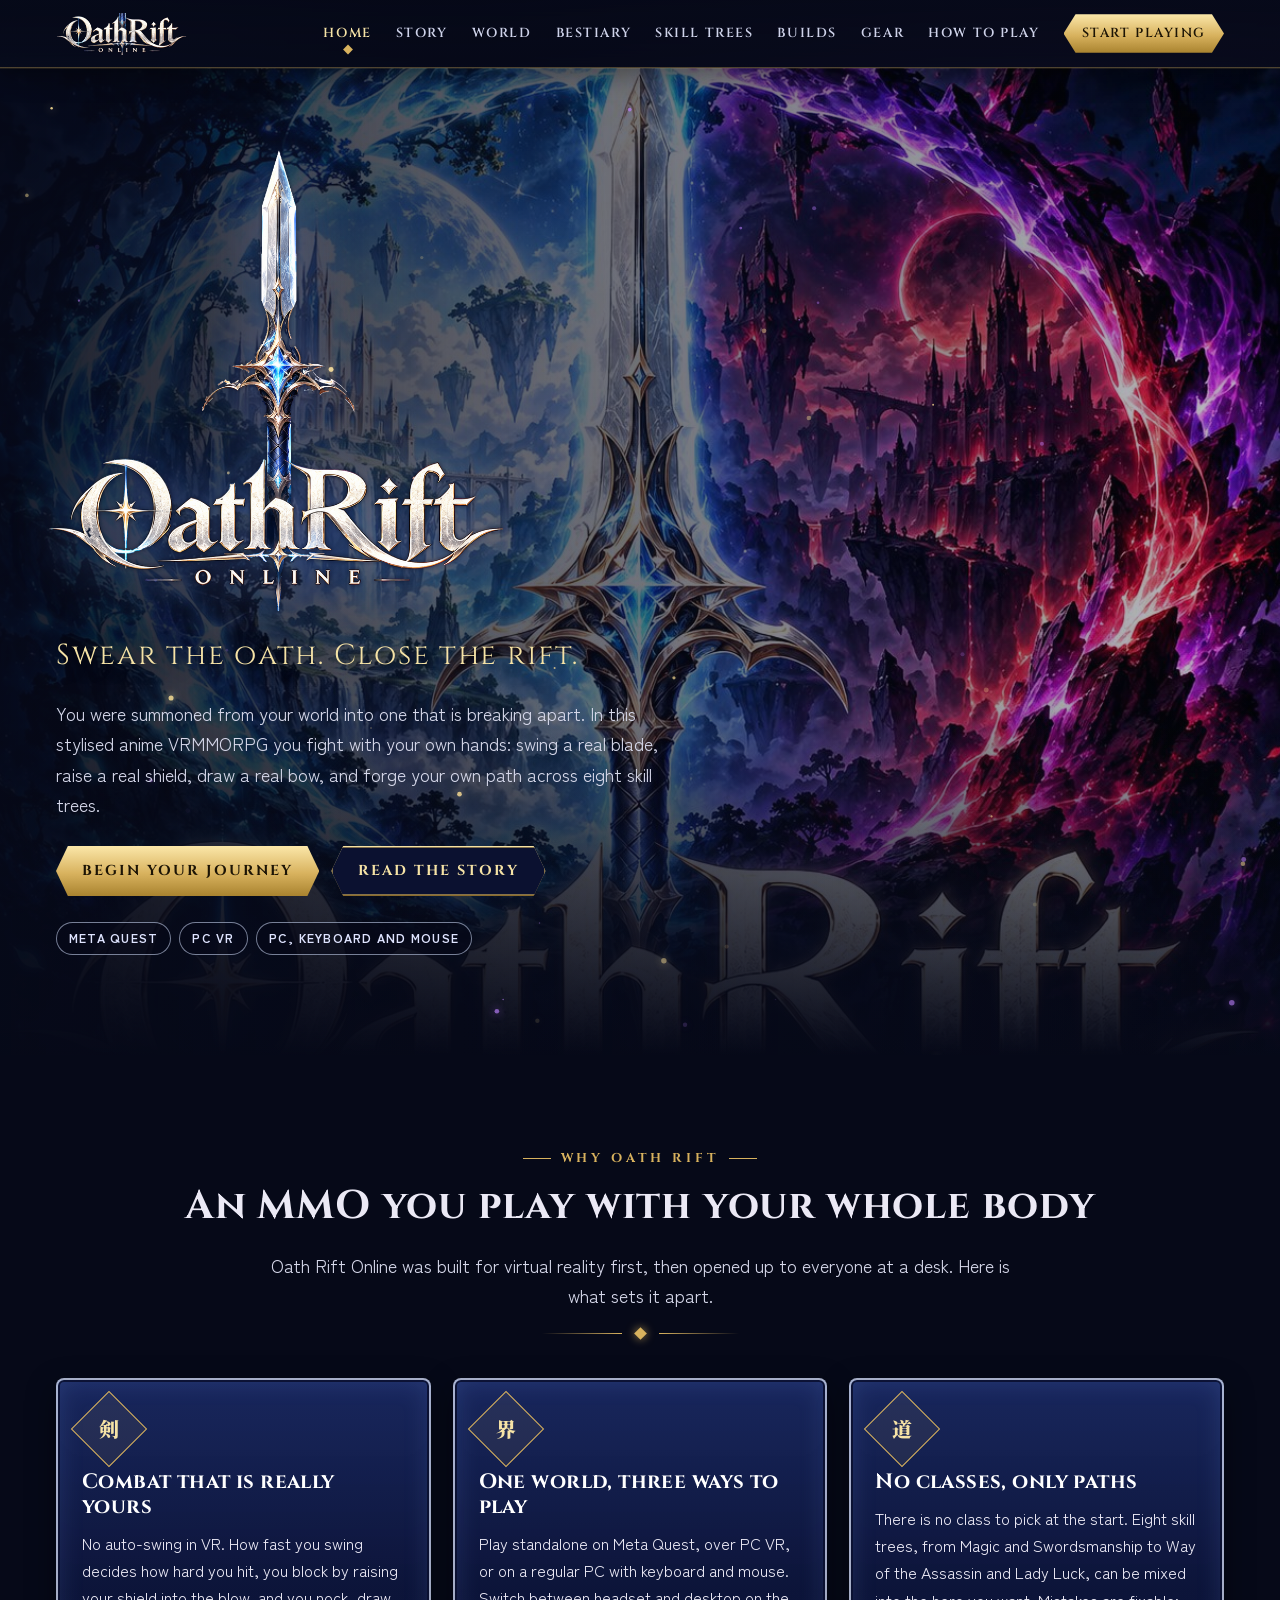
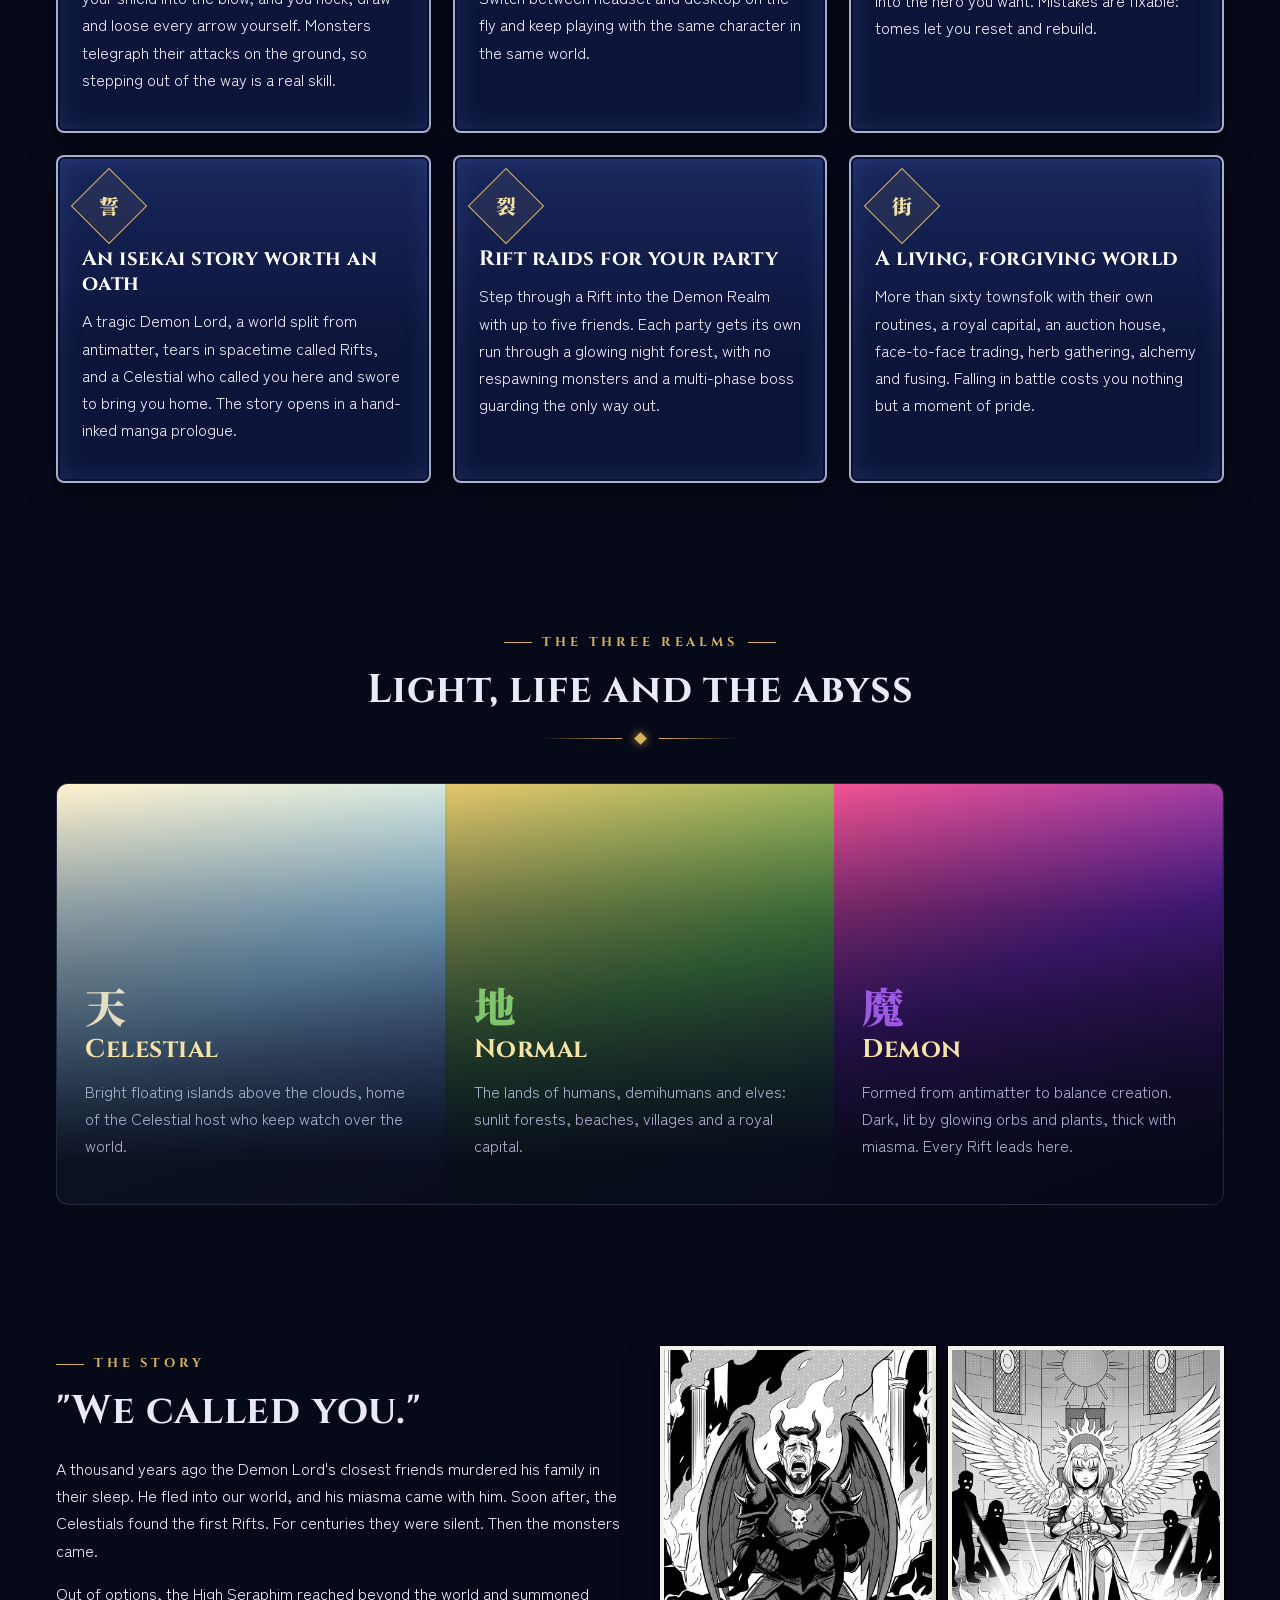
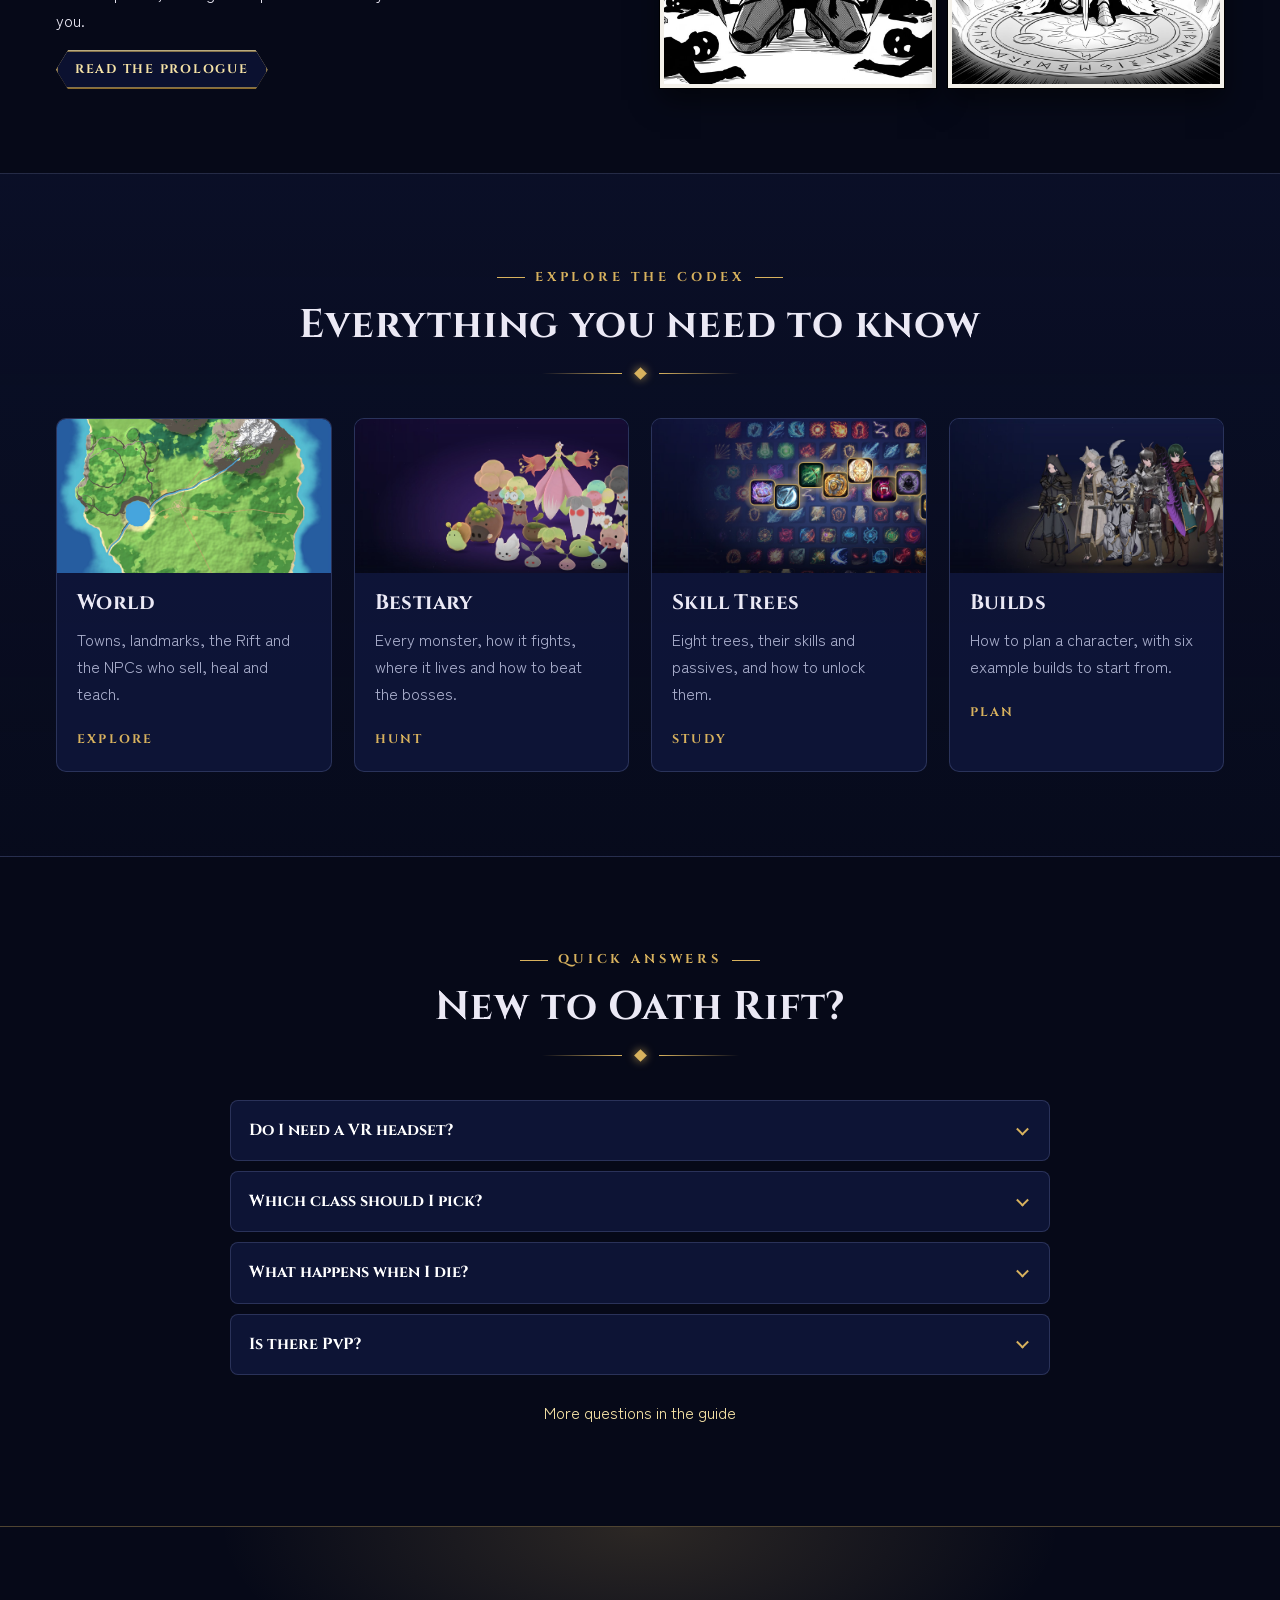
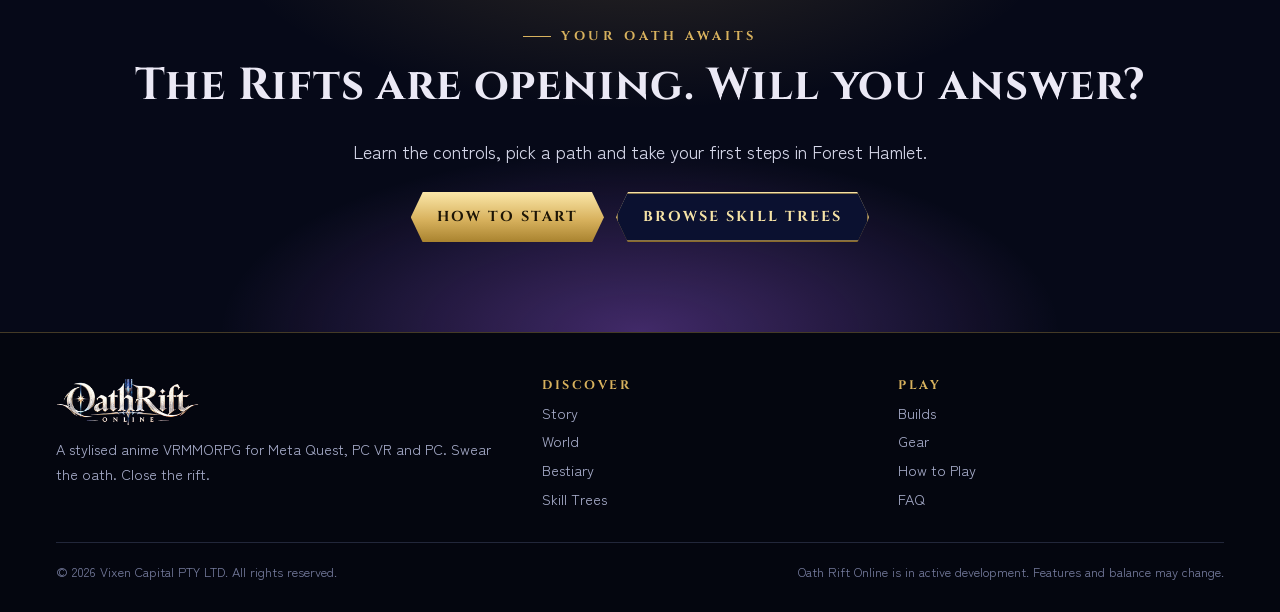
==== index.html @ 92a1917d "Initial Commit" ====
<!doctype html>
<html lang="en">
<head>
<meta charset="utf-8">
<meta name="viewport" content="width=device-width, initial-scale=1">
<title>Oath Rift Online | Anime VRMMORPG for Quest, PC VR and PC</title>
<meta name="description" content="Oath Rift Online is a stylised anime VRMMORPG. Summoned to a world torn by Rifts, you fight with your own hands, build your own path across eight skill trees, and play on Meta Quest, PC VR or PC.">
<meta property="og:title" content="Oath Rift Online">
<meta property="og:description" content="Swear the oath. Close the rift. A stylised anime VRMMORPG for Quest, PC VR and PC.">
<meta property="og:image" content="assets/img/brand/splash.jpg">
<link rel="icon" href="assets/img/brand/favicon.png">
<link rel="preconnect" href="https://fonts.googleapis.com">
<link rel="preconnect" href="https://fonts.gstatic.com" crossorigin>
<link rel="stylesheet" href="https://fonts.googleapis.com/css2?family=Cinzel:wght@500;600;700;800&family=Noto+Serif+JP:wght@700;900&family=Zen+Kaku+Gothic+New:wght@400;500;700&display=swap">
<link rel="stylesheet" href="css/site.css">
<script src="js/site.js" defer></script>
</head>
<body>
<a class="skip-link" href="#main">Skip to content</a>
<header class="site-header"><div class="container">
  <a class="brand" href="index.html"><img src="assets/img/brand/wordmark.png" alt="Oath Rift Online" width="520" height="167"></a>
  <button class="nav-toggle" aria-label="Menu" aria-expanded="false" aria-controls="nav"><span></span></button>
  <nav class="nav" id="nav" aria-label="Main">
    <a href="index.html">Home</a>
    <a href="story.html">Story</a>
    <a href="world.html">World</a>
    <a href="bestiary.html">Bestiary</a>
    <a href="skills.html">Skill Trees</a>
    <a href="builds.html">Builds</a>
    <a href="gear.html">Gear</a>
    <a href="guide.html">How to Play</a>
    <a class="btn btn-gold btn-sm" href="guide.html#start">Start Playing</a>
  </nav>
</div></header>

<main id="main">
  <section class="hero">
    <div class="hero-bg" style="background-image: url('assets/img/art/hero.jpg'), url('assets/img/brand/splash.jpg');"></div>
    <canvas id="motes" aria-hidden="true"></canvas>
    <div class="container">
      <div class="hero-content">
        <img class="hero-logo" src="assets/img/brand/logo.png" alt="Oath Rift Online" width="900" height="921">
        <p class="hero-tagline">Swear the oath. Close the rift.</p>
        <p class="lead">You were summoned from your world into one that is breaking apart. In this stylised anime VRMMORPG you fight with your own hands: swing a real blade, raise a real shield, draw a real bow, and forge your own path across eight skill trees.</p>
        <div class="hero-actions">
          <a class="btn btn-gold" href="guide.html#start">Begin your journey</a>
          <a class="btn btn-ghost" href="story.html">Read the story</a>
        </div>
        <div class="platforms" aria-label="Platforms">
          <span class="platform">Meta Quest</span>
          <span class="platform">PC VR</span>
          <span class="platform">PC, keyboard and mouse</span>
        </div>
      </div>
    </div>
  </section>

  <section class="section">
    <div class="container">
      <div class="section-head center reveal">
        <p class="eyebrow">Why Oath Rift</p>
        <h2>An MMO you play with your whole body</h2>
        <p class="lead">Oath Rift Online was built for virtual reality first, then opened up to everyone at a desk. Here is what sets it apart.</p>
        <div class="divider"><span></span></div>
      </div>
      <div class="grid grid-3">
        <article class="window pillar reveal">
          <div class="icon"><span>剣</span></div>
          <h3>Combat that is really yours</h3>
          <p>No auto-swing in VR. How fast you swing decides how hard you hit, you block by raising your shield into the blow, and you nock, draw and loose every arrow yourself. Monsters telegraph their attacks on the ground, so stepping out of the way is a real skill.</p>
        </article>
        <article class="window pillar reveal">
          <div class="icon"><span>界</span></div>
          <h3>One world, three ways to play</h3>
          <p>Play standalone on Meta Quest, over PC VR, or on a regular PC with keyboard and mouse. Switch between headset and desktop on the fly and keep playing with the same character in the same world.</p>
        </article>
        <article class="window pillar reveal">
          <div class="icon"><span>道</span></div>
          <h3>No classes, only paths</h3>
          <p>There is no class to pick at the start. Eight skill trees, from Magic and Swordsmanship to Way of the Assassin and Lady Luck, can be mixed into the hero you want. Mistakes are fixable: tomes let you reset and rebuild.</p>
        </article>
        <article class="window pillar reveal">
          <div class="icon"><span>誓</span></div>
          <h3>An isekai story worth an oath</h3>
          <p>A tragic Demon Lord, a world split from antimatter, tears in spacetime called Rifts, and a Celestial who called you here and swore to bring you home. The story opens in a hand-inked manga prologue.</p>
        </article>
        <article class="window pillar reveal">
          <div class="icon"><span>裂</span></div>
          <h3>Rift raids for your party</h3>
          <p>Step through a Rift into the Demon Realm with up to five friends. Each party gets its own run through a glowing night forest, with no respawning monsters and a multi-phase boss guarding the only way out.</p>
        </article>
        <article class="window pillar reveal">
          <div class="icon"><span>街</span></div>
          <h3>A living, forgiving world</h3>
          <p>More than sixty townsfolk with their own routines, a royal capital, an auction house, face-to-face trading, herb gathering, alchemy and fusing. Falling in battle costs you nothing but a moment of pride.</p>
        </article>
      </div>
    </div>
  </section>

  <section class="section tight">
    <div class="container">
      <div class="section-head center reveal">
        <p class="eyebrow">The three realms</p>
        <h2>Light, life and the abyss</h2>
        <div class="divider"><span></span></div>
      </div>
      <div class="realms reveal">
        <a class="realm" data-realm="celestial" href="story.html#realms">
          <div class="kanji-sm">天</div>
          <h3>Celestial</h3>
          <p class="muted">Bright floating islands above the clouds, home of the Celestial host who keep watch over the world.</p>
        </a>
        <a class="realm" data-realm="normal" href="world.html">
          <div class="kanji-sm">地</div>
          <h3>Normal</h3>
          <p class="muted">The lands of humans, demihumans and elves: sunlit forests, beaches, villages and a royal capital.</p>
        </a>
        <a class="realm" data-realm="demon" href="bestiary.html#rift">
          <div class="kanji-sm">魔</div>
          <h3>Demon</h3>
          <p class="muted">Formed from antimatter to balance creation. Dark, lit by glowing orbs and plants, thick with miasma. Every Rift leads here.</p>
        </a>
      </div>
    </div>
  </section>

  <section class="section">
    <div class="container stack">
      <div class="feature-row reveal">
        <div>
          <p class="eyebrow">The story</p>
          <h2>"We called you."</h2>
          <p>A thousand years ago the Demon Lord's closest friends murdered his family in their sleep. He fled into our world, and his miasma came with him. Soon after, the Celestials found the first Rifts. For centuries they were silent. Then the monsters came.</p>
          <p>Out of options, the High Seraphim reached beyond the world and summoned you.</p>
          <a class="btn btn-ghost btn-sm" href="story.html">Read the prologue</a>
        </div>
        <figure class="manga" style="--cols: 2">
          <img src="assets/img/story/M10.jpg" alt="Manga panel: Only he survived." loading="lazy">
          <img src="assets/img/story/M19.jpg" alt="Manga panel: the High Seraphim kneels in the summoning circle." loading="lazy">
        </figure>
      </div>
    </div>
  </section>

  <section class="section section-alt">
    <div class="container">
      <div class="section-head center reveal">
        <p class="eyebrow">Explore the codex</p>
        <h2>Everything you need to know</h2>
        <div class="divider"><span></span></div>
      </div>
      <div class="grid grid-4">
        <a class="card reveal" href="world.html">
          <div class="card-media"><img src="assets/img/world/island-map.jpg" alt="Map of the Island" loading="lazy"></div>
          <div class="card-body"><h3>World</h3><p class="muted">Towns, landmarks, the Rift and the NPCs who sell, heal and teach.</p><span class="more">Explore</span></div>
        </a>
        <a class="card reveal" href="bestiary.html" data-realm="demon">
          <div class="card-media"><img src="assets/img/banners/bestiary.jpg" alt="The monsters of Oath Rift Online" style="object-position: 82% center;" loading="lazy"></div>
          <div class="card-body"><h3>Bestiary</h3><p class="muted">Every monster, how it fights, where it lives and how to beat the bosses.</p><span class="more">Hunt</span></div>
        </a>
        <a class="card reveal" href="skills.html">
          <div class="card-media"><img src="assets/img/banners/skills.jpg" alt="The eight skill tree emblems" style="object-position: 80% center;" loading="lazy"></div>
          <div class="card-body"><h3>Skill Trees</h3><p class="muted">Eight trees, their skills and passives, and how to unlock them.</p><span class="more">Study</span></div>
        </a>
        <a class="card reveal" href="builds.html">
          <div class="card-media"><img src="assets/img/banners/builds.jpg" alt="Six example builds in their gear" style="object-position: 82% center;" loading="lazy"></div>
          <div class="card-body"><h3>Builds</h3><p class="muted">How to plan a character, with six example builds to start from.</p><span class="more">Plan</span></div>
        </a>
      </div>
    </div>
  </section>

  <section class="section">
    <div class="container">
      <div class="section-head center reveal">
        <p class="eyebrow">Quick answers</p>
        <h2>New to Oath Rift?</h2>
        <div class="divider"><span></span></div>
      </div>
      <div class="faq reveal" style="max-width: 820px; margin: 0 auto;">
        <details>
          <summary>Do I need a VR headset?</summary>
          <div>No. Oath Rift Online runs in VR on Meta Quest and PC VR, and in a third-person Computer mode on PC with keyboard and mouse. Without a headset the game simply starts in Computer mode.</div>
        </details>
        <details>
          <summary>Which class should I pick?</summary>
          <div>There are no classes. Every adventurer starts with Magic, Swordsmanship and Archery, and can unlock five more trees from tomes. See <a href="builds.html">Builds</a> for ideas.</div>
        </details>
        <details>
          <summary>What happens when I die?</summary>
          <div>You are knocked out, wait a short moment and return to the map's spawn point with full health. You keep your items and experience. Fall inside a Rift and you return to the start of that same Rift run.</div>
        </details>
        <details>
          <summary>Is there PvP?</summary>
          <div>No. Oath Rift Online is cooperative: adventurers party up, trade and bid against each other at the auction house, but never fight each other.</div>
        </details>
      </div>
      <p class="center" style="margin-top: 24px;"><a href="guide.html#faq">More questions in the guide</a></p>
    </div>
  </section>

  <section class="cta-band">
    <div class="container">
      <p class="eyebrow">Your oath awaits</p>
      <h2>The Rifts are opening. Will you answer?</h2>
      <p class="lead center">Learn the controls, pick a path and take your first steps in Forest Hamlet.</p>
      <div class="hero-actions" style="justify-content: center;">
        <a class="btn btn-gold" href="guide.html#start">How to start</a>
        <a class="btn btn-ghost" href="skills.html">Browse skill trees</a>
      </div>
    </div>
  </section>
</main>

<footer class="site-footer"><div class="container">
  <div class="footer-grid">
    <div>
      <img src="assets/img/brand/wordmark.png" alt="Oath Rift Online" width="520" height="167">
      <p>A stylised anime VRMMORPG for Meta Quest, PC VR and PC. Swear the oath. Close the rift.</p>
    </div>
    <div>
      <h4>Discover</h4>
      <ul><li><a href="story.html">Story</a></li><li><a href="world.html">World</a></li><li><a href="bestiary.html">Bestiary</a></li><li><a href="skills.html">Skill Trees</a></li></ul>
    </div>
    <div>
      <h4>Play</h4>
      <ul><li><a href="builds.html">Builds</a></li><li><a href="gear.html">Gear</a></li><li><a href="guide.html">How to Play</a></li><li><a href="guide.html#faq">FAQ</a></li></ul>
    </div>
  </div>
  <div class="footer-bottom">
    <span>&copy; 2026 Vixen Capital PTY LTD. All rights reserved.</span>
    <span>Oath Rift Online is in active development. Features and balance may change.</span>
  </div>
</div></footer>
</body>
</html>
---- css/site.css ----
/* Oath Rift Online website. One stylesheet for every page. */

:root {
  --ink: #060918;
  --ink-2: #0b1130;
  --ink-3: #121a42;
  --panel: rgba(16, 24, 62, 0.78);
  --panel-solid: #111940;
  --line: rgba(170, 190, 255, 0.18);
  --line-strong: rgba(214, 226, 255, 0.55);
  --text: #ebe9f5;
  --muted: #a8adcb;
  --dim: #767c9e;
  --gold: #d8b25e;
  --gold-hi: #f6e3a6;
  --gold-deep: #8a6a2a;
  --celestial: #9fdcff;
  --celestial-2: #fff3cf;
  --normal: #8fdc76;
  --normal-2: #f2c46b;
  --demon: #b067ff;
  --crimson: #ff4f7b;
  --hp: #73e047;
  --mp: #4599ff;

  --r-common: #c9ccd6;
  --r-uncommon: #6fdc7c;
  --r-magical: #5aa9ff;
  --r-unique: #4fd8e8;
  --r-epic: #ba69ff;
  --r-legendary: #e8b324;

  --font-display: "Cinzel", "Times New Roman", serif;
  --font-body: "Zen Kaku Gothic New", "Segoe UI", system-ui, sans-serif;
  --font-kanji: "Noto Serif JP", serif;

  --max: 1200px;
  --gutter: 16px;
  --radius: 10px;
  --header-h: 68px;
}

/* ---------- Base ---------- */
*, *::before, *::after { box-sizing: border-box; }
html { scroll-behavior: smooth; scroll-padding-top: calc(var(--header-h) + 12px); }
body {
  margin: 0;
  color: var(--text);
  font-family: var(--font-body);
  font-size: 16px;
  line-height: 1.7;
  background-color: var(--ink);
  background-image:
    radial-gradient(1200px 700px at 85% -10%, rgba(176, 103, 255, 0.16), transparent 60%),
    radial-gradient(900px 600px at 0% 20%, rgba(80, 140, 255, 0.12), transparent 60%),
    radial-gradient(1px 1px at 20% 30%, rgba(255, 255, 255, 0.6), transparent 60%),
    radial-gradient(1px 1px at 70% 80%, rgba(255, 255, 255, 0.5), transparent 60%),
    radial-gradient(1.5px 1.5px at 40% 60%, rgba(255, 240, 200, 0.5), transparent 60%),
    radial-gradient(1px 1px at 90% 40%, rgba(255, 255, 255, 0.45), transparent 60%);
  background-size: auto, auto, 340px 340px, 420px 420px, 520px 520px, 280px 280px;
  background-attachment: fixed;
  overflow-x: hidden;
}
img { max-width: 100%; height: auto; display: block; }
a { color: var(--gold-hi); text-decoration: none; }
a:hover { color: #fff; }
h1, h2, h3, h4 { font-family: var(--font-display); font-weight: 700; line-height: 1.2; margin: 0 0 0.5em; letter-spacing: 0.02em; }
h1 { font-size: clamp(2.1rem, 5vw, 3.6rem); }
h2 { font-size: clamp(1.7rem, 3.4vw, 2.5rem); }
h3 { font-size: 1.3rem; }
h4 { font-size: 1.05rem; }
p { margin: 0 0 1em; }
ul, ol { margin: 0 0 1em; padding-left: 1.25em; }
li + li { margin-top: 0.3em; }
strong { color: #fff; }
.skip-link { position: absolute; left: -999px; top: 8px; z-index: 100; background: var(--gold); color: var(--ink); padding: 8px 14px; }
.skip-link:focus { left: 8px; }
:focus-visible { outline: 2px solid var(--gold-hi); outline-offset: 3px; }

.container { width: 100%; max-width: var(--max); margin: 0 auto; padding: 0 var(--gutter); }
.muted { color: var(--muted); }
.center { text-align: center; }
.lead { font-size: 1.12rem; color: #d6d8ea; max-width: 760px; }
.center .lead, .lead.center { margin-left: auto; margin-right: auto; }
.gold { color: var(--gold-hi); }
.stack > * + * { margin-top: 1rem; }

/* ---------- Header ---------- */
.site-header {
  position: sticky; top: 0; z-index: 50;
  height: var(--header-h);
  background: linear-gradient(180deg, rgba(6, 9, 24, 0.94), rgba(6, 9, 24, 0.82));
  backdrop-filter: blur(10px);
  border-bottom: 1px solid rgba(216, 178, 94, 0.35);
  box-shadow: 0 1px 0 rgba(216, 178, 94, 0.12), 0 8px 24px rgba(0, 0, 0, 0.35);
}
.site-header .container { display: flex; align-items: center; justify-content: space-between; height: 100%; gap: 16px; }
.brand { display: flex; align-items: center; flex-shrink: 0; }
.brand img { height: 42px; width: auto; }
.nav { display: flex; align-items: center; gap: 4px; }
.nav a {
  position: relative;
  font-family: var(--font-display); font-size: 0.82rem; font-weight: 600;
  letter-spacing: 0.12em; text-transform: uppercase;
  color: #cfd3ea; padding: 8px 10px;
}
.nav a::after {
  content: ""; position: absolute; left: 50%; bottom: 0; width: 7px; height: 7px;
  background: var(--gold); transform: translateX(-50%) rotate(45deg) scale(0);
  transition: transform 0.2s ease;
}
.nav a:hover, .nav a[aria-current="page"] { color: var(--gold-hi); }
.nav a:hover::after, .nav a[aria-current="page"]::after { transform: translateX(-50%) rotate(45deg) scale(1); }
.nav .btn { margin-left: 10px; }
.nav a.btn-gold { color: #1c1405; padding: 8px 18px; }
.nav a.btn::after { display: none; }
.nav-toggle {
  display: none; background: none; border: 1px solid var(--line-strong); color: var(--text);
  width: 44px; height: 40px; border-radius: 6px; cursor: pointer; padding: 0;
}
.nav-toggle span, .nav-toggle span::before, .nav-toggle span::after {
  display: block; width: 20px; height: 2px; background: currentColor; margin: 0 auto; position: relative; transition: transform 0.2s;
}
.nav-toggle span::before, .nav-toggle span::after { content: ""; position: absolute; left: 0; }
.nav-toggle span::before { top: -6px; }
.nav-toggle span::after { top: 6px; }
.nav-open .nav-toggle span { background: transparent; }
.nav-open .nav-toggle span::before { transform: translateY(6px) rotate(45deg); }
.nav-open .nav-toggle span::after { transform: translateY(-6px) rotate(-45deg); }

@media (max-width: 1080px) {
  .nav-toggle { display: block; }
  .nav {
    position: fixed; top: var(--header-h); left: 0; right: 0;
    flex-direction: column; align-items: stretch; gap: 0;
    background: rgba(6, 9, 24, 0.97); border-bottom: 1px solid rgba(216, 178, 94, 0.35);
    padding: 8px var(--gutter) 18px;
    transform: translateY(-8px); opacity: 0; visibility: hidden;
    transition: opacity 0.2s, transform 0.2s, visibility 0.2s;
    max-height: calc(100vh - var(--header-h)); overflow-y: auto;
  }
  .nav-open .nav { transform: none; opacity: 1; visibility: visible; }
  .nav a { padding: 12px 4px; border-bottom: 1px solid var(--line); font-size: 0.9rem; }
  .nav a::after { left: auto; right: 6px; bottom: 50%; transform: translateY(50%) rotate(45deg) scale(0); }
  .nav a:hover::after, .nav a[aria-current="page"]::after { transform: translateY(50%) rotate(45deg) scale(1); }
  .nav .btn { margin: 14px 0 0; text-align: center; }
}

/* ---------- Buttons ---------- */
.btn {
  --cut: 12px;
  display: inline-flex; align-items: center; justify-content: center; gap: 8px;
  font-family: var(--font-display); font-weight: 700; font-size: 0.9rem;
  letter-spacing: 0.14em; text-transform: uppercase;
  padding: 12px 26px; border: 0; cursor: pointer;
  clip-path: polygon(var(--cut) 0, calc(100% - var(--cut)) 0, 100% 50%, calc(100% - var(--cut)) 100%, var(--cut) 100%, 0 50%);
  transition: filter 0.2s, transform 0.2s;
}
.btn:hover { filter: brightness(1.12); transform: translateY(-1px); }
.btn-gold { background: linear-gradient(180deg, #fbe7a9, #d8b25e 55%, #a9832f); color: #1c1405; }
.btn-gold:hover { color: #000; }
.btn-ghost {
  color: var(--gold-hi);
  background:
    linear-gradient(var(--ink-2), var(--ink-2)) padding-box,
    linear-gradient(180deg, var(--gold-hi), var(--gold-deep)) border-box;
  border: 1px solid transparent;
  box-shadow: inset 0 0 0 1px rgba(216, 178, 94, 0.6);
}
.btn-sm { padding: 8px 18px; font-size: 0.78rem; }

/* ---------- Hero (home) ---------- */
.hero {
  position: relative; min-height: min(92vh, 880px);
  display: flex; align-items: center;
  overflow: hidden; isolation: isolate;
}
.hero-bg {
  position: absolute; inset: 0; z-index: -2;
  background-size: cover; background-position: center 22%;
  transform: scale(1.04);
}
.hero::before {
  content: ""; position: absolute; inset: 0; z-index: -1;
  background:
    linear-gradient(90deg, rgba(6, 9, 24, 0.92) 0%, rgba(6, 9, 24, 0.6) 45%, rgba(6, 9, 24, 0.25) 100%),
    linear-gradient(0deg, var(--ink) 0%, transparent 35%);
}
.hero canvas { position: absolute; inset: 0; width: 100%; height: 100%; z-index: -1; pointer-events: none; }
.hero-content { padding: 80px 0 100px; max-width: 640px; }
.hero-logo { width: min(460px, 86%); margin: 0 0 18px -10px; filter: drop-shadow(0 6px 30px rgba(120, 160, 255, 0.35)); }
.hero-tagline {
  font-family: var(--font-display); font-size: clamp(1.25rem, 2.6vw, 1.8rem);
  color: var(--gold-hi); letter-spacing: 0.06em; margin-bottom: 0.6em;
  text-shadow: 0 2px 18px rgba(0, 0, 0, 0.6);
}
.hero-actions { display: flex; flex-wrap: wrap; gap: 12px; margin-top: 26px; }
.platforms { display: flex; flex-wrap: wrap; gap: 8px; margin-top: 26px; }
.platform {
  font-size: 0.78rem; letter-spacing: 0.1em; text-transform: uppercase; font-weight: 700;
  border: 1px solid var(--line-strong); padding: 5px 12px; border-radius: 999px;
  background: rgba(6, 9, 24, 0.55); color: #dfe4ff;
}

/* ---------- Page hero (sub pages) ---------- */
.page-hero {
  position: relative; overflow: hidden; isolation: isolate;
  padding: 96px 0 72px;
  border-bottom: 1px solid rgba(216, 178, 94, 0.25);
}
.page-hero > .bg {
  position: absolute; inset: 0; z-index: -2;
  background-size: cover; background-position: center;
  opacity: 0.5;
}
.page-hero::after {
  content: ""; position: absolute; inset: 0; z-index: -1;
  background:
    radial-gradient(800px 300px at 15% 100%, var(--accent-glow, rgba(176, 103, 255, 0.25)), transparent 70%),
    linear-gradient(90deg, rgba(6, 9, 24, 0.95) 10%, rgba(6, 9, 24, 0.55) 100%),
    linear-gradient(0deg, var(--ink), transparent 60%);
}
.page-hero > .bg.banner { opacity: 1; background-position: right bottom; }
.page-hero:has(> .bg.banner) { min-height: 470px; display: flex; align-items: center; }
.page-hero:has(> .bg.banner)::after {
  background:
    linear-gradient(90deg, rgba(6, 9, 24, 0.94) 18%, rgba(6, 9, 24, 0.35) 52%, rgba(6, 9, 24, 0.05) 80%),
    linear-gradient(0deg, var(--ink), transparent 30%);
}
.page-hero:has(> .bg.banner) .kanji { display: none; }
.page-hero:has(> .bg.banner) .container > * { max-width: 560px; }
.page-hero .kanji {
  position: absolute; right: max(var(--gutter), calc((100vw - var(--max)) / 2)); top: 50%;
  transform: translateY(-50%);
  font-family: var(--font-kanji); font-weight: 900; font-size: clamp(6rem, 18vw, 13rem); line-height: 1;
  color: transparent; -webkit-text-stroke: 1px rgba(246, 227, 166, 0.28);
  writing-mode: vertical-rl; pointer-events: none; z-index: -1;
}
.eyebrow {
  display: inline-flex; align-items: center; gap: 10px;
  font-family: var(--font-display); font-size: 0.8rem; font-weight: 700;
  letter-spacing: 0.3em; text-transform: uppercase; color: var(--gold);
  margin-bottom: 12px;
}
.eyebrow::before { content: ""; width: 28px; height: 1px; background: var(--gold); }
.page-hero .lead { margin-top: 8px; }

/* ---------- Sections ---------- */
.section { padding: 84px 0; position: relative; }
.section.tight { padding: 56px 0; }
.section-alt { background: linear-gradient(180deg, rgba(18, 26, 66, 0.35), rgba(18, 26, 66, 0.1)); border-top: 1px solid var(--line); border-bottom: 1px solid var(--line); }
.section-head { margin-bottom: 40px; }
.section-head.center { text-align: center; }
.section-head.center .eyebrow { justify-content: center; }
.section-head.center .eyebrow::after { content: ""; width: 28px; height: 1px; background: var(--gold); }
.divider {
  display: flex; align-items: center; gap: 14px; margin: 14px 0 0; color: var(--gold);
}
.center .divider, .divider.center { justify-content: center; }
.divider::before, .divider::after { content: ""; height: 1px; width: 80px; background: linear-gradient(90deg, transparent, var(--gold)); }
.divider::after { background: linear-gradient(90deg, var(--gold), transparent); }
.divider span { width: 9px; height: 9px; background: var(--gold); transform: rotate(45deg); box-shadow: 0 0 10px rgba(216, 178, 94, 0.8); }

.grid { display: grid; gap: 22px; grid-template-columns: repeat(auto-fit, minmax(min(100%, var(--min, 260px)), 1fr)); }
.grid-2 { --min: 420px; }
.grid-3 { --min: 300px; }
.grid-4 { --min: 230px; }
.split { display: grid; gap: 40px; grid-template-columns: 1.1fr 0.9fr; align-items: center; }
.split.reverse > :first-child { order: 2; }
@media (max-width: 860px) {
  .split { grid-template-columns: 1fr; }
  .split.reverse > :first-child { order: 0; }
}

/* ---------- Panels ---------- */
/* JRPG menu window */
.window {
  position: relative;
  background: linear-gradient(180deg, rgba(40, 64, 150, 0.55), rgba(14, 22, 62, 0.88) 60%);
  border: 2px solid rgba(225, 233, 255, 0.72);
  border-radius: 8px;
  box-shadow: inset 0 0 0 2px rgba(10, 16, 48, 0.9), inset 0 0 26px rgba(120, 160, 255, 0.18), 0 10px 30px rgba(0, 0, 0, 0.4);
  padding: 22px 24px;
}
.window h3 { color: #fff; }
/* Ornate gold frame with diamond corners */
.frame {
  position: relative;
  background: linear-gradient(180deg, rgba(20, 28, 70, 0.85), rgba(10, 14, 38, 0.9));
  border: 1px solid rgba(216, 178, 94, 0.55);
  box-shadow: inset 0 0 0 4px rgba(6, 9, 24, 0.9), inset 0 0 0 5px rgba(216, 178, 94, 0.25), 0 14px 40px rgba(0, 0, 0, 0.45);
  padding: 28px;
}
.frame::before, .frame::after {
  content: ""; position: absolute; width: 12px; height: 12px;
  background: var(--gold); transform: rotate(45deg);
  box-shadow: 0 0 12px rgba(216, 178, 94, 0.7);
}
.frame::before { top: -7px; left: -7px; }
.frame::after { bottom: -7px; right: -7px; }

.card {
  position: relative; display: flex; flex-direction: column;
  background: var(--panel); border: 1px solid var(--line);
  border-radius: var(--radius); overflow: hidden;
  transition: transform 0.25s ease, border-color 0.25s, box-shadow 0.25s;
}
.card:hover { transform: translateY(-3px); border-color: var(--accent, rgba(216, 178, 94, 0.6)); box-shadow: 0 12px 34px rgba(0, 0, 0, 0.45), 0 0 24px var(--accent-soft, rgba(216, 178, 94, 0.18)); }
.card-media { aspect-ratio: 16 / 9; background: linear-gradient(135deg, var(--ink-3), var(--ink-2)); overflow: hidden; }
.card-media img { width: 100%; height: 100%; object-fit: cover; transition: transform 0.4s ease; }
.card:hover .card-media img { transform: scale(1.04); }
.card-body { padding: 18px 20px 20px; flex: 1; }
.card-body p:last-child { margin-bottom: 0; }
a.card { color: inherit; }
.card .more { font-family: var(--font-display); font-size: 0.78rem; letter-spacing: 0.18em; text-transform: uppercase; color: var(--gold); font-weight: 700; }

[data-realm="celestial"] { --accent: var(--celestial-2); --accent-soft: rgba(255, 243, 207, 0.25); --accent-glow: rgba(255, 230, 160, 0.25); }
[data-realm="normal"] { --accent: var(--normal); --accent-soft: rgba(143, 220, 118, 0.22); --accent-glow: rgba(143, 220, 118, 0.2); }
[data-realm="demon"] { --accent: var(--demon); --accent-soft: rgba(176, 103, 255, 0.3); --accent-glow: rgba(176, 103, 255, 0.3); }

.badge {
  display: inline-flex; align-items: center; gap: 6px;
  font-size: 0.72rem; font-weight: 700; letter-spacing: 0.1em; text-transform: uppercase;
  padding: 3px 10px; border-radius: 4px;
  background: rgba(255, 255, 255, 0.06); border: 1px solid var(--line-strong); color: #dfe3fa;
  line-height: 1.5;
}
.badge.celestial { border-color: var(--celestial-2); color: var(--celestial-2); background: rgba(255, 243, 207, 0.08); }
.badge.normal { border-color: var(--normal); color: var(--normal); background: rgba(143, 220, 118, 0.08); }
.badge.demon { border-color: var(--demon); color: #d6b3ff; background: rgba(176, 103, 255, 0.1); }
.badge.gold { border-color: var(--gold); color: var(--gold-hi); background: rgba(216, 178, 94, 0.1); }
.badge.crimson { border-color: var(--crimson); color: #ff9fb6; background: rgba(255, 79, 123, 0.1); }
.badges { display: flex; flex-wrap: wrap; gap: 6px; margin-bottom: 10px; }

/* ---------- Home: pillars, realms ---------- */
.pillar { text-align: left; }
.pillar .icon {
  width: 54px; height: 54px; display: grid; place-items: center; margin-bottom: 14px;
  border: 1px solid var(--gold); transform: rotate(45deg); background: rgba(216, 178, 94, 0.08);
}
.pillar .icon span { transform: rotate(-45deg); font-family: var(--font-kanji); font-weight: 900; color: var(--gold-hi); font-size: 1.25rem; }
.realms { display: grid; grid-template-columns: repeat(3, 1fr); gap: 0; border: 1px solid var(--line); border-radius: 12px; overflow: hidden; }
.realm {
  position: relative; min-height: 420px; padding: 28px; display: flex; flex-direction: column; justify-content: flex-end;
  isolation: isolate; overflow: hidden;
}
.realm::before { content: ""; position: absolute; inset: 0; z-index: -2; background-image: var(--img); background-size: cover; background-position: center; transition: transform 0.6s ease; }
.realm::after { content: ""; position: absolute; inset: 0; z-index: -1; background: linear-gradient(0deg, rgba(6, 9, 24, 0.95) 10%, rgba(6, 9, 24, 0.35) 70%, var(--tint)); }
.realm:hover::before { transform: scale(1.06); }
.realm h3 { font-size: 1.6rem; }
.realm .kanji-sm { font-family: var(--font-kanji); font-weight: 900; font-size: 2.6rem; color: var(--accent); opacity: 0.85; line-height: 1; margin-bottom: 8px; }
.realm[data-realm="celestial"] { --img: url("../assets/img/art/realm-celestial.jpg"), linear-gradient(160deg, #fff4d6, #9fdcff 50%, #3b5aa8); --tint: rgba(255, 230, 160, 0.15); }
.realm[data-realm="normal"] { --img: url("../assets/img/art/realm-normal.jpg"), linear-gradient(160deg, #f2c46b, #4f9a46 50%, #18364a); --tint: rgba(143, 220, 118, 0.12); }
.realm[data-realm="demon"] { --img: url("../assets/img/art/realm-demon.jpg"), linear-gradient(160deg, #ff4f7b, #5b1f9e 45%, #0b0620); --tint: rgba(176, 103, 255, 0.18); }
@media (max-width: 860px) { .realms { grid-template-columns: 1fr; } .realm { min-height: 320px; } }

.feature-row { display: grid; grid-template-columns: 1fr 1fr; gap: 40px; align-items: center; }
.feature-row figure { margin: 0; }
@media (max-width: 860px) { .feature-row { grid-template-columns: 1fr; } }

/* ---------- Story ---------- */
.chapter { display: grid; grid-template-columns: 0.9fr 1.1fr; gap: 48px; align-items: center; padding: 56px 0; border-bottom: 1px solid var(--line); }
.chapter:nth-child(even) .chapter-text { order: 2; }
.chapter-num { font-family: var(--font-display); color: var(--gold); letter-spacing: 0.3em; font-size: 0.8rem; font-weight: 700; text-transform: uppercase; }
.chapter blockquote {
  margin: 18px 0; padding: 16px 20px; border-left: 3px solid var(--gold);
  background: linear-gradient(90deg, rgba(216, 178, 94, 0.1), transparent);
  font-style: italic; color: #f1ecda;
}
.chapter blockquote cite { display: block; margin-top: 8px; font-style: normal; font-size: 0.85rem; color: var(--gold); }
.manga { display: grid; gap: 12px; grid-template-columns: repeat(var(--cols, 2), 1fr); }
.manga img {
  width: 100%; height: 100%; object-fit: cover; background: #fff;
  border: 4px solid #f4f1ea; box-shadow: 0 0 0 1px #000, 0 12px 26px rgba(0, 0, 0, 0.5);
  cursor: zoom-in; transition: transform 0.25s;
}
.manga img:hover { transform: scale(1.02) rotate(-0.4deg); }
.manga .tall { grid-row: span 2; }
.manga .wide { grid-column: span 2; }
@media (max-width: 860px) {
  .chapter { grid-template-columns: 1fr; gap: 24px; }
  .chapter:nth-child(even) .chapter-text { order: 0; }
}
.figure-card { position: relative; text-align: center; }
.figure-card .portrait {
  height: 340px; display: flex; align-items: flex-end; justify-content: center;
  background: radial-gradient(closest-side at 50% 60%, var(--accent-soft, rgba(216, 178, 94, 0.25)), transparent);
}
.figure-card .portrait img { max-height: 100%; width: auto; filter: drop-shadow(0 10px 20px rgba(0, 0, 0, 0.6)); }
.figure-card .portrait.mono { font-family: var(--font-kanji); font-size: 7rem; font-weight: 900; color: var(--accent, var(--gold)); opacity: 0.6; align-items: center; }
.race-list { display: grid; gap: 14px; grid-template-columns: repeat(auto-fit, minmax(min(100%, 190px), 1fr)); }

/* ---------- World map ---------- */
.map-wrap { position: relative; border-radius: 14px; overflow: hidden; border: 1px solid rgba(216, 178, 94, 0.5); box-shadow: 0 20px 50px rgba(0, 0, 0, 0.5); }
.map-wrap img { width: 100%; }
.hotspot {
  position: absolute; left: var(--x); top: var(--y); transform: translate(-50%, -50%);
  display: flex; align-items: center; gap: 6px; padding: 0; border: 0; background: none; cursor: pointer;
  font-family: var(--font-display); font-weight: 700; font-size: clamp(0.6rem, 1.4vw, 0.85rem); color: #fff;
  text-shadow: 0 1px 4px #000, 0 0 10px #000;
  white-space: nowrap;
}
.hotspot::before {
  content: ""; flex-shrink: 0; width: 14px; height: 14px; transform: rotate(45deg);
  background: var(--dot, var(--gold)); border: 2px solid #fff; box-shadow: 0 0 0 3px rgba(0, 0, 0, 0.35), 0 0 14px var(--dot, var(--gold));
  animation: pulse 2.4s ease-in-out infinite;
}
.hotspot.rift { --dot: var(--demon); }
.hotspot.peak { --dot: var(--celestial); }
@keyframes pulse { 50% { box-shadow: 0 0 0 6px rgba(0, 0, 0, 0), 0 0 22px var(--dot, var(--gold)); } }
@media (max-width: 560px) { .hotspot .label { display: none; } }
.legend { display: flex; flex-wrap: wrap; gap: 14px; margin-top: 12px; font-size: 0.85rem; color: var(--muted); }
.legend span::before { content: ""; display: inline-block; width: 9px; height: 9px; margin-right: 6px; transform: rotate(45deg); background: var(--dot, var(--gold)); }
.place-card .level { font-family: var(--font-display); color: var(--gold-hi); font-weight: 700; }
.services { list-style: none; padding: 0; margin: 0; }
.services li { display: flex; gap: 10px; align-items: baseline; padding: 6px 0; border-bottom: 1px dashed var(--line); }
.services li:last-child { border-bottom: 0; }
.services b { color: #fff; min-width: 9.5em; flex-shrink: 0; }
@media (max-width: 560px) { .services li { flex-direction: column; gap: 0; } }

/* ---------- Tables ---------- */
.table-wrap { overflow-x: auto; border-radius: 8px; border: 1px solid var(--line); }
table { width: 100%; border-collapse: collapse; font-size: 0.95rem; }
th, td { padding: 11px 14px; text-align: left; vertical-align: top; border-bottom: 1px solid var(--line); }
th { font-family: var(--font-display); font-size: 0.78rem; letter-spacing: 0.14em; text-transform: uppercase; color: var(--gold); background: rgba(216, 178, 94, 0.06); }
tr:last-child td { border-bottom: 0; }
tbody tr:hover { background: rgba(255, 255, 255, 0.025); }
kbd {
  display: inline-block; min-width: 1.8em; text-align: center;
  font-family: var(--font-body); font-weight: 700; font-size: 0.8rem; color: #fff;
  padding: 2px 7px; border-radius: 5px;
  background: linear-gradient(180deg, #2b3670, #19214d); border: 1px solid #5a68b0; box-shadow: 0 2px 0 #0b0f2a;
}

/* ---------- Tabs ---------- */
.tabs { display: flex; flex-wrap: wrap; gap: 8px; margin-bottom: 28px; }
.tab {
  display: inline-flex; align-items: center; gap: 8px;
  font-family: var(--font-display); font-weight: 700; font-size: 0.82rem; letter-spacing: 0.1em; text-transform: uppercase;
  padding: 8px 14px 8px 8px; color: #cdd2ee; cursor: pointer;
  background: rgba(16, 24, 62, 0.7); border: 1px solid var(--line); border-radius: 6px;
  transition: border-color 0.2s, background 0.2s, color 0.2s;
}
.tab img { width: 30px; height: 30px; border-radius: 6px; }
.tab:not(:has(img)) { padding-left: 14px; }
.tab:hover { border-color: rgba(216, 178, 94, 0.6); color: #fff; }
.tab[aria-selected="true"] { background: linear-gradient(180deg, rgba(216, 178, 94, 0.25), rgba(216, 178, 94, 0.06)); border-color: var(--gold); color: var(--gold-hi); }
.tab-panel[hidden] { display: none; }

/* ---------- Skill trees ---------- */
.tree-head { display: grid; grid-template-columns: auto 1fr; gap: 22px; align-items: center; margin-bottom: 26px; }
.tree-head > div { min-width: 0; }
.tree-head > img { width: 96px; height: 96px; border-radius: 14px; border: 2px solid var(--gold); box-shadow: 0 0 24px rgba(216, 178, 94, 0.35); }
@media (max-width: 560px) { .tree-head { grid-template-columns: 1fr; } }
.tree-map {
  position: relative; display: grid; gap: 34px 18px;
  grid-template-columns: repeat(var(--cols, 4), minmax(0, 1fr));
  padding: 30px 18px; margin-bottom: 28px;
  border: 1px solid var(--line); border-radius: 12px;
  background:
    radial-gradient(circle at 50% 0%, rgba(216, 178, 94, 0.1), transparent 60%),
    repeating-linear-gradient(0deg, transparent 0 39px, rgba(170, 190, 255, 0.05) 39px 40px),
    rgba(8, 12, 34, 0.7);
}
.tree-map svg { position: absolute; inset: 0; width: 100%; height: 100%; pointer-events: none; overflow: visible; }
.tree-map svg line { stroke: rgba(216, 178, 94, 0.55); stroke-width: 2; stroke-dasharray: 4 5; }
.node {
  position: relative; z-index: 1; justify-self: center;
  display: flex; flex-direction: column; align-items: center; gap: 6px; text-align: center;
  width: 100%; max-width: 130px; background: none; border: 0; padding: 0; color: inherit; font: inherit; cursor: pointer;
}
.node img, .node .glyph {
  width: 64px; height: 64px; border-radius: 12px; border: 2px solid rgba(225, 233, 255, 0.6);
  background: var(--ink-2); box-shadow: 0 0 0 3px rgba(6, 9, 24, 0.9), 0 6px 16px rgba(0, 0, 0, 0.5);
  transition: border-color 0.2s, box-shadow 0.2s, transform 0.2s;
}
.node.passive img, .node.passive .glyph { border-radius: 50%; }
.node .glyph { display: grid; place-items: center; font-family: var(--font-kanji); font-weight: 900; font-size: 1.5rem; color: var(--gold-hi); }
.node .name { font-size: 0.78rem; font-weight: 700; line-height: 1.25; color: #e4e7f8; }
.node .gate { font-size: 0.66rem; letter-spacing: 0.06em; color: var(--dim); text-transform: uppercase; }
.node:hover img, .node:hover .glyph, .node:focus-visible img, .node.active img, .node.active .glyph { border-color: var(--gold-hi); box-shadow: 0 0 0 3px rgba(6, 9, 24, 0.9), 0 0 22px rgba(246, 227, 166, 0.55); transform: translateY(-2px); }
.node.skill img { border-color: rgba(159, 220, 255, 0.8); }
@media (max-width: 640px) {
  .tree-map { gap: 26px 6px; padding: 22px 6px; }
  .node img, .node .glyph { width: 48px; height: 48px; }
  .node .name { font-size: 0.68rem; }
}
.skill-list { display: grid; gap: 14px; grid-template-columns: repeat(auto-fit, minmax(min(100%, 340px), 1fr)); }
.skill-card {
  display: grid; grid-template-columns: 56px 1fr; gap: 14px; align-items: start;
  padding: 16px; border-radius: 10px; background: var(--panel); border: 1px solid var(--line);
  transition: border-color 0.3s, box-shadow 0.3s;
}
.skill-card img, .skill-card .glyph { width: 56px; height: 56px; border-radius: 10px; border: 1px solid var(--line-strong); }
.skill-card.passive img, .skill-card.passive .glyph { border-radius: 50%; }
.skill-card .glyph { display: grid; place-items: center; font-family: var(--font-kanji); font-weight: 900; color: var(--gold-hi); background: var(--ink-2); }
.skill-card h4 { margin-bottom: 4px; }
.skill-card p { margin: 6px 0 0; font-size: 0.93rem; color: #d3d6ea; }
.skill-card .req { font-size: 0.78rem; color: var(--dim); margin-top: 8px; }
.skill-card.flash { border-color: var(--gold-hi); box-shadow: 0 0 0 1px var(--gold-hi), 0 0 26px rgba(246, 227, 166, 0.35); }

/* ---------- Bestiary ---------- */
.filters { display: flex; flex-wrap: wrap; gap: 18px 26px; align-items: center; margin-bottom: 30px; }
.filter-group { display: flex; flex-wrap: wrap; align-items: center; gap: 6px; }
.filter-group > span { font-family: var(--font-display); font-size: 0.75rem; letter-spacing: 0.2em; text-transform: uppercase; color: var(--gold); margin-right: 6px; }
.chip {
  font: inherit; font-size: 0.82rem; font-weight: 700; color: #cdd2ee; cursor: pointer;
  padding: 6px 14px; border-radius: 999px; border: 1px solid var(--line); background: rgba(16, 24, 62, 0.7);
}
.chip:hover { border-color: rgba(216, 178, 94, 0.6); }
.chip[aria-pressed="true"] { background: var(--gold); border-color: var(--gold); color: #1c1405; }
.monster-grid { display: grid; gap: 20px; grid-template-columns: repeat(auto-fill, minmax(min(100%, 270px), 1fr)); }
.monster { --accent: rgba(216, 178, 94, 0.6); }
.monster[data-zone="rift"] { --accent: var(--demon); --accent-soft: rgba(176, 103, 255, 0.3); }
.monster .portrait {
  position: relative; aspect-ratio: 1; display: grid; place-items: center;
  background:
    radial-gradient(closest-side, rgba(255, 255, 255, 0.08), transparent),
    linear-gradient(160deg, var(--ink-3), var(--ink));
  border-bottom: 1px solid var(--line);
}
.monster[data-zone="rift"] .portrait { background: radial-gradient(closest-side, rgba(176, 103, 255, 0.28), transparent), linear-gradient(160deg, #1d0f3a, var(--ink)); }
.monster .portrait img { width: 86%; height: 86%; object-fit: contain; filter: drop-shadow(0 10px 14px rgba(0, 0, 0, 0.6)); }
.monster .portrait::before {
  content: attr(data-glyph); position: absolute; inset: 0; display: grid; place-items: center;
  font-family: var(--font-kanji); font-weight: 900; font-size: 6rem; color: rgba(255, 255, 255, 0.06);
}
.monster .portrait img { position: relative; }
.monster .lvl {
  position: absolute; top: 12px; left: 12px; font-family: var(--font-display); font-weight: 800; font-size: 0.85rem;
  padding: 3px 10px; background: rgba(6, 9, 24, 0.85); border: 1px solid var(--gold); color: var(--gold-hi); border-radius: 4px;
}
.monster .boss-tag { position: absolute; top: 12px; right: 12px; }
.monster h3 { margin-bottom: 6px; }
.monster .attacks { list-style: none; padding: 0; margin: 10px 0; font-size: 0.9rem; }
.monster .attacks li { padding-left: 16px; position: relative; color: #d3d6ea; }
.monster .attacks li::before { content: ""; position: absolute; left: 0; top: 0.65em; width: 6px; height: 6px; background: var(--crimson); transform: rotate(45deg); }
.monster .meta { display: grid; gap: 4px; font-size: 0.84rem; color: var(--muted); border-top: 1px solid var(--line); padding-top: 10px; margin-top: auto; }
.monster .meta b { color: #dfe3fa; font-weight: 700; }
.threat { display: inline-flex; gap: 3px; vertical-align: middle; }
.threat i { width: 9px; height: 9px; transform: rotate(45deg); background: rgba(255, 255, 255, 0.14); }
.threat i.on { background: var(--crimson); box-shadow: 0 0 6px rgba(255, 79, 123, 0.7); }
.monster[hidden] { display: none; }
.empty-note { display: none; padding: 30px; text-align: center; color: var(--muted); }
.empty-note.show { display: block; }

.boss {
  display: grid; grid-template-columns: 0.9fr 1.1fr; gap: 0; overflow: hidden; border-radius: 14px;
  border: 1px solid var(--accent, var(--demon)); background: var(--panel-solid); margin-bottom: 28px;
  box-shadow: 0 0 40px var(--accent-soft, rgba(176, 103, 255, 0.2));
}
.boss .art { min-height: 340px; background-size: cover; background-position: center; background-color: #12082a; background-image: radial-gradient(closest-side, rgba(176, 103, 255, 0.35), transparent), linear-gradient(160deg, #24104a, #070414); display: grid; place-items: center; }
.boss .art img { max-height: 340px; width: auto; object-fit: contain; filter: drop-shadow(0 14px 24px rgba(0, 0, 0, 0.7)); }
.boss .info { padding: 30px; }
@media (max-width: 860px) { .boss { grid-template-columns: 1fr; } .boss .art { min-height: 260px; } }
.phases { list-style: none; padding: 0; margin: 16px 0 0; display: grid; gap: 10px; }
.phases li { display: grid; grid-template-columns: auto 1fr; gap: 14px; align-items: start; padding: 12px 14px; border-radius: 8px; background: rgba(255, 255, 255, 0.04); border-left: 3px solid var(--c, var(--gold)); }
.phases li + li { margin-top: 0; }
.phases .ph { font-family: var(--font-display); font-weight: 800; color: var(--c, var(--gold)); white-space: nowrap; }

.hpbar { height: 12px; border-radius: 3px; background: rgba(8, 9, 14, 0.8); border: 1px solid rgba(255, 255, 255, 0.55); overflow: hidden; transform: skewX(-20deg); margin: 4px 0 12px; }
.hpbar span { display: block; height: 100%; width: var(--w, 100%); background: linear-gradient(180deg, #a6ff7a, var(--hp)); }
.hpbar.mp span { background: linear-gradient(180deg, #8cc3ff, var(--mp)); }

/* ---------- Builds ---------- */
.steps { counter-reset: step; list-style: none; padding: 0; display: grid; gap: 14px; }
.steps li { counter-increment: step; position: relative; padding: 18px 18px 18px 72px; background: var(--panel); border: 1px solid var(--line); border-radius: 10px; }
.steps li + li { margin-top: 0; }
.steps li::before {
  content: counter(step); position: absolute; left: 18px; top: 18px; width: 36px; height: 36px;
  display: grid; place-items: center; font-family: var(--font-display); font-weight: 800; color: #1c1405;
  background: linear-gradient(180deg, #fbe7a9, #c99d45); transform: rotate(45deg);
}
.steps li h4 { margin-bottom: 4px; }
.steps li p { margin: 0; color: #d3d6ea; }

.build { padding: 0; overflow: hidden; display: grid; grid-template-columns: 250px minmax(0, 1fr); }
.build-figure {
  margin: 0; display: flex; align-items: flex-end; justify-content: center; padding: 26px 12px 18px;
  background:
    radial-gradient(closest-side at 50% 85%, var(--accent-soft, rgba(216, 178, 94, 0.25)), transparent),
    linear-gradient(180deg, rgba(20, 28, 70, 0.4), rgba(6, 9, 24, 0.9));
  border-right: 1px solid rgba(216, 178, 94, 0.3);
}
.build-figure img { max-height: 520px; width: auto; filter: drop-shadow(0 14px 20px rgba(0, 0, 0, 0.6)); }
@media (max-width: 900px) {
  .build { grid-template-columns: 1fr; }
  .build-figure { border-right: 0; border-bottom: 1px solid rgba(216, 178, 94, 0.3); }
  .build-figure img { max-height: 340px; }
}
.build-head {
  display: grid; grid-template-columns: 1fr auto; gap: 16px; align-items: center;
  padding: 22px 26px; border-bottom: 1px solid rgba(216, 178, 94, 0.35);
  background: linear-gradient(90deg, var(--accent-soft, rgba(216, 178, 94, 0.18)), transparent 70%);
}
.build-head h3 { font-size: 1.55rem; margin-bottom: 4px; }
.build-head .trees { display: flex; gap: 8px; }
.build-head .trees img { width: 52px; height: 52px; border-radius: 10px; border: 2px solid var(--gold); }
.build-body { display: grid; grid-template-columns: 1fr 1fr; gap: 26px 34px; padding: 24px 26px 28px; }
.build-body h4 { font-size: 0.82rem; letter-spacing: 0.18em; text-transform: uppercase; color: var(--gold); margin-bottom: 10px; }
.build-body .full { grid-column: 1 / -1; }
@media (max-width: 760px) { .build-body { grid-template-columns: 1fr; } .build-head { grid-template-columns: 1fr; } }
.attr-bars { display: grid; gap: 8px; }
.attr { display: grid; grid-template-columns: 3.2em 1fr 6.5em; gap: 10px; align-items: center; font-size: 0.86rem; }
.attr b { font-family: var(--font-display); color: #fff; }
.attr .bar { height: 8px; border-radius: 4px; background: rgba(255, 255, 255, 0.08); overflow: hidden; }
.attr .bar span { display: block; height: 100%; border-radius: 4px; background: linear-gradient(90deg, var(--gold-deep), var(--gold-hi)); }
.attr[data-p="core"] .bar span { width: 100%; }
.attr[data-p="high"] .bar span { width: 70%; }
.attr[data-p="some"] .bar span { width: 40%; }
.attr[data-p="low"] .bar span { width: 12%; opacity: 0.6; }
.attr em { font-style: normal; color: var(--muted); font-size: 0.78rem; text-align: right; }
.loadout { display: grid; gap: 10px; }
.hand { display: grid; grid-template-columns: 4.2em repeat(5, 1fr); gap: 6px; align-items: center; }
.hand > span { font-family: var(--font-display); font-size: 0.74rem; letter-spacing: 0.12em; text-transform: uppercase; color: var(--muted); }
.slot { aspect-ratio: 1; border-radius: 8px; border: 1px solid var(--line-strong); background: rgba(6, 9, 24, 0.7); overflow: hidden; position: relative; }
.slot img { width: 100%; height: 100%; object-fit: cover; }
.slot.empty { border-style: dashed; opacity: 0.5; }
.slot[title]:hover { border-color: var(--gold-hi); }
.pros-cons { display: grid; grid-template-columns: 1fr 1fr; gap: 16px; }
.pros-cons ul { list-style: none; padding: 0; margin: 0; font-size: 0.92rem; }
.pros-cons li { padding-left: 20px; position: relative; }
.pros-cons .pro li::before { content: "+"; position: absolute; left: 0; color: var(--hp); font-weight: 900; }
.pros-cons .con li::before { content: "-"; position: absolute; left: 2px; color: var(--crimson); font-weight: 900; }
@media (max-width: 480px) { .pros-cons { grid-template-columns: 1fr; } }
.path { list-style: none; padding: 0; margin: 0; display: grid; gap: 6px; font-size: 0.92rem; }
.path li { display: grid; grid-template-columns: 6.2em 1fr; gap: 10px; }
.path li + li { margin-top: 0; }
.path b { font-family: var(--font-display); color: var(--gold-hi); }
.gear-icons { display: flex; flex-wrap: wrap; gap: 8px; margin-bottom: 10px; }
.gear-icons img { width: 48px; height: 48px; border-radius: 8px; border: 1px solid var(--line-strong); background: var(--ink-2); }

/* ---------- Gear ---------- */
.rarity-row { display: grid; grid-template-columns: repeat(auto-fit, minmax(min(100%, 140px), 1fr)); gap: 10px; }
.rarity {
  text-align: center; padding: 14px 10px; border-radius: 8px; border: 1px solid var(--c); color: var(--c);
  background: linear-gradient(180deg, color-mix(in srgb, var(--c) 18%, transparent), transparent);
  font-family: var(--font-display); font-weight: 800; letter-spacing: 0.08em;
}
.rarity small { display: block; font-family: var(--font-body); font-weight: 500; letter-spacing: 0; color: var(--muted); font-size: 0.78rem; margin-top: 4px; }
.rarity.mythic { --c: #ff8ad8; border-image: linear-gradient(90deg, #ff4f7b, #e8b324, #6fdc7c, #5aa9ff, #ba69ff) 1; }
.rarity.mythic span { background: linear-gradient(90deg, #ff6b8b, #ffd36b, #7dffa0, #79c1ff, #d39bff); -webkit-background-clip: text; background-clip: text; color: transparent; }
.set-card .pieces { display: flex; flex-wrap: wrap; gap: 6px; margin: 4px 0 12px; }
.set-card .pieces img { width: 46px; height: 46px; border-radius: 8px; border: 1px solid var(--line-strong); background: var(--ink-2); cursor: zoom-in; }
.set-card.locked { --accent: var(--gold); }
.set-card.npc { --accent: var(--demon); }
.item-row { display: flex; flex-wrap: wrap; gap: 8px; margin: 8px 0 14px; }
.item-row img { width: 54px; height: 54px; border-radius: 9px; border: 1px solid var(--line-strong); background: var(--ink-2); }

/* ---------- FAQ ---------- */
.faq { display: grid; gap: 10px; }
.faq details { background: var(--panel); border: 1px solid var(--line); border-radius: 8px; padding: 0 18px; }
.faq details[open] { border-color: rgba(216, 178, 94, 0.55); }
.faq summary {
  cursor: pointer; list-style: none; padding: 16px 26px 16px 0; position: relative;
  font-family: var(--font-display); font-weight: 700; color: #fff;
}
.faq summary::-webkit-details-marker { display: none; }
.faq summary::after { content: ""; position: absolute; right: 4px; top: 50%; width: 9px; height: 9px; border-right: 2px solid var(--gold); border-bottom: 2px solid var(--gold); transform: translateY(-70%) rotate(45deg); transition: transform 0.2s; }
.faq details[open] summary::after { transform: translateY(-30%) rotate(-135deg); }
.faq details > div { padding: 0 0 16px; color: #d3d6ea; }

/* ---------- Callouts ---------- */
.callout { display: grid; grid-template-columns: auto 1fr; gap: 14px; padding: 16px 18px; border-radius: 10px; border: 1px solid var(--c, var(--gold)); background: linear-gradient(90deg, color-mix(in srgb, var(--c, var(--gold)) 14%, transparent), transparent 80%); }
.callout .mark { font-family: var(--font-kanji); font-weight: 900; font-size: 1.6rem; color: var(--c, var(--gold)); line-height: 1.1; }
.callout p:last-child { margin-bottom: 0; }
.callout.demon { --c: var(--demon); }
.callout.celestial { --c: var(--celestial); }

.toc { display: flex; flex-wrap: wrap; gap: 8px; }
.toc a { font-size: 0.85rem; padding: 6px 12px; border-radius: 6px; border: 1px solid var(--line); background: rgba(16, 24, 62, 0.6); color: #dfe3fa; }
.toc a:hover { border-color: var(--gold); color: var(--gold-hi); }

/* ---------- CTA band ---------- */
.cta-band {
  position: relative; overflow: hidden; isolation: isolate; text-align: center; padding: 90px 0;
  border-top: 1px solid rgba(216, 178, 94, 0.35);
}
.cta-band::before { content: ""; position: absolute; inset: 0; z-index: -1; background: radial-gradient(600px 260px at 50% 100%, rgba(176, 103, 255, 0.35), transparent 70%), radial-gradient(600px 260px at 50% 0%, rgba(216, 178, 94, 0.18), transparent 70%); }
.cta-band h2 { font-size: clamp(1.8rem, 4vw, 2.8rem); }

/* ---------- Footer ---------- */
.site-footer { border-top: 1px solid rgba(216, 178, 94, 0.3); background: #04060f; padding: 46px 0 30px; font-size: 0.9rem; color: var(--muted); }
.footer-grid { display: grid; grid-template-columns: 1.4fr repeat(2, 1fr); gap: 30px; }
.footer-grid img { height: 46px; width: auto; margin-bottom: 12px; }
.footer-grid h4 { font-size: 0.78rem; letter-spacing: 0.2em; text-transform: uppercase; color: var(--gold); }
.footer-grid ul { list-style: none; padding: 0; margin: 0; }
.footer-grid a { color: var(--muted); }
.footer-grid a:hover { color: var(--gold-hi); }
.footer-bottom { margin-top: 30px; padding-top: 18px; border-top: 1px solid var(--line); display: flex; flex-wrap: wrap; justify-content: space-between; gap: 10px; font-size: 0.8rem; color: var(--dim); }
@media (max-width: 760px) { .footer-grid { grid-template-columns: 1fr 1fr; } .footer-grid > :first-child { grid-column: 1 / -1; } }

/* ---------- Lightbox ---------- */
.lightbox {
  position: fixed; inset: 0; z-index: 200; display: grid; place-items: center; padding: 24px;
  background: rgba(3, 4, 12, 0.92); backdrop-filter: blur(6px);
  opacity: 0; visibility: hidden; transition: opacity 0.2s, visibility 0.2s; cursor: zoom-out;
}
.lightbox.open { opacity: 1; visibility: visible; }
.lightbox img { max-width: min(1400px, 100%); max-height: 88vh; width: auto; border: 3px solid #f4f1ea; box-shadow: 0 20px 60px #000; }
.lightbox p { margin: 12px 0 0; text-align: center; color: var(--muted); }
.zoomable { cursor: zoom-in; }

/* ---------- Reveal ---------- */
.js .reveal { opacity: 0; transform: translateY(18px); transition: opacity 0.7s ease, transform 0.7s ease; }
.js .reveal.in { opacity: 1; transform: none; }

@media (prefers-reduced-motion: reduce) {
  html { scroll-behavior: auto; }
  *, *::before, *::after { animation: none !important; transition: none !important; }
  .js .reveal { opacity: 1; transform: none; }
  .hero canvas { display: none; }
}
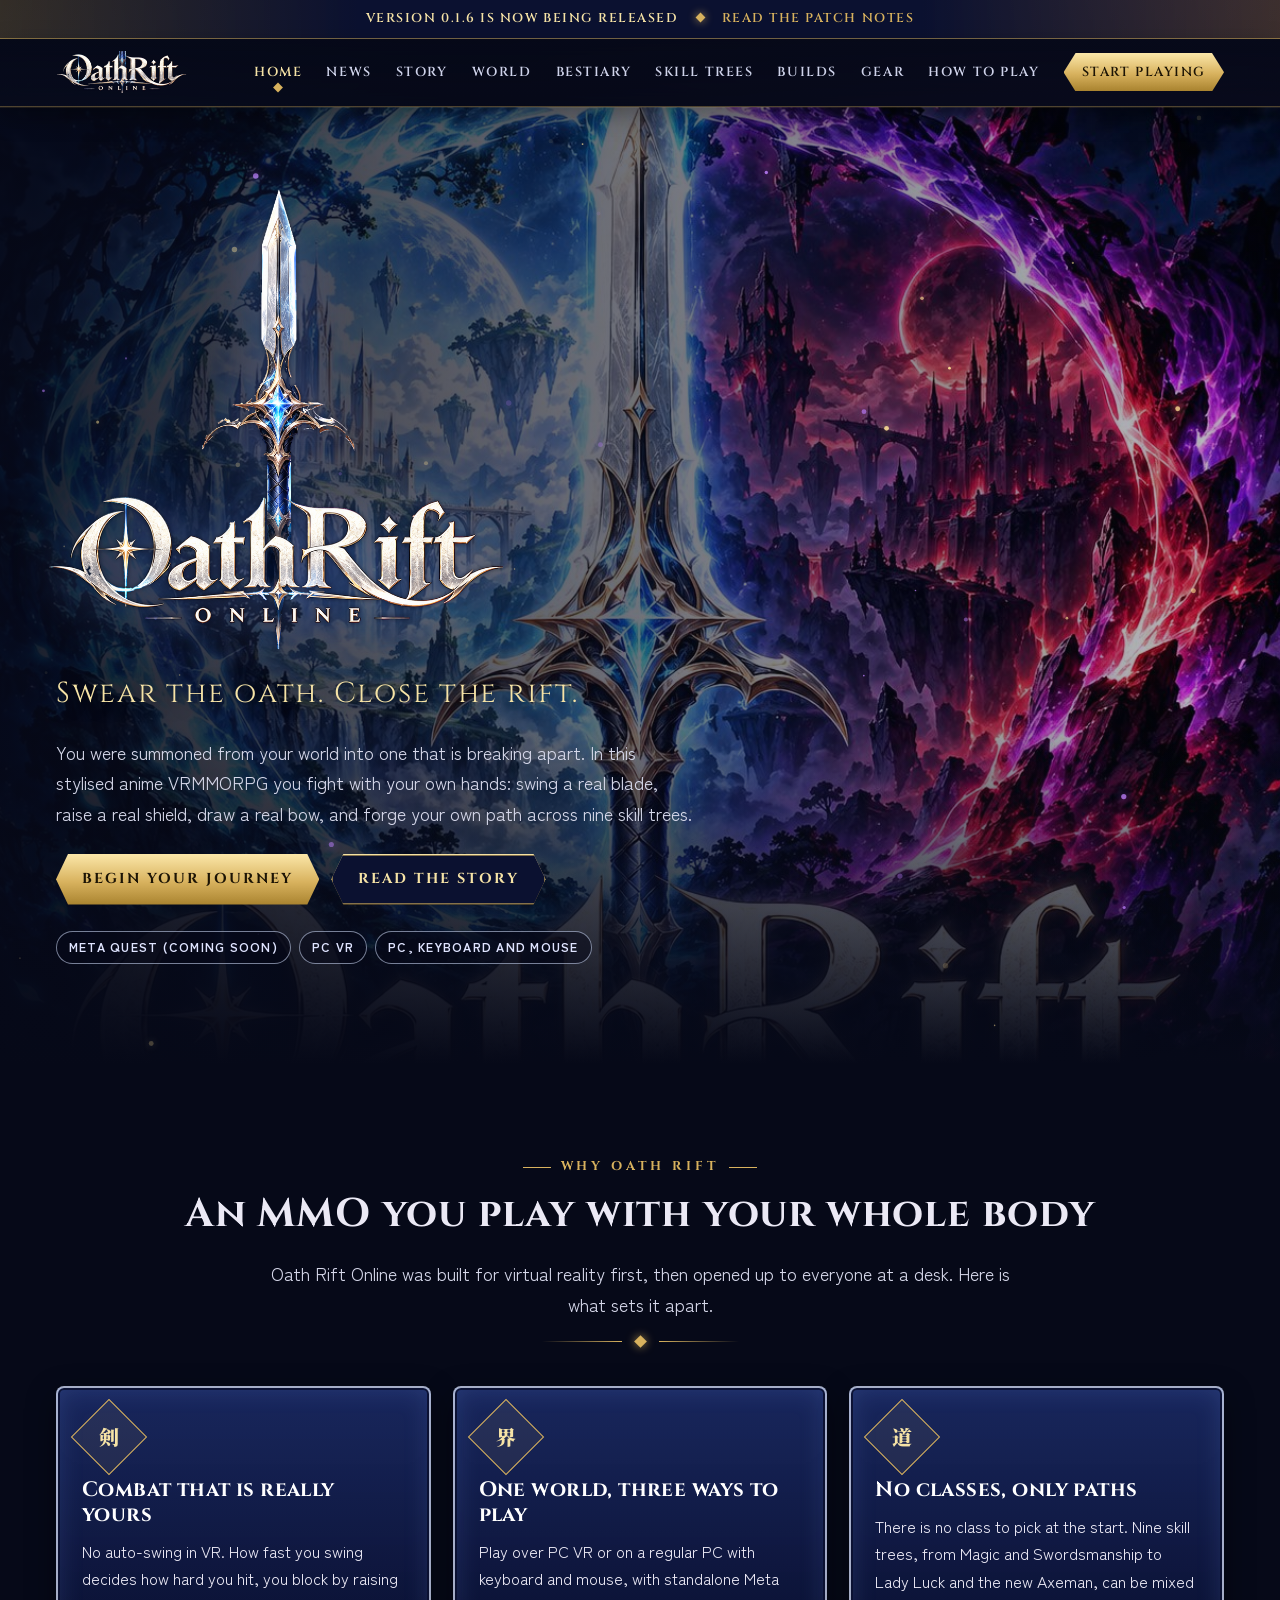
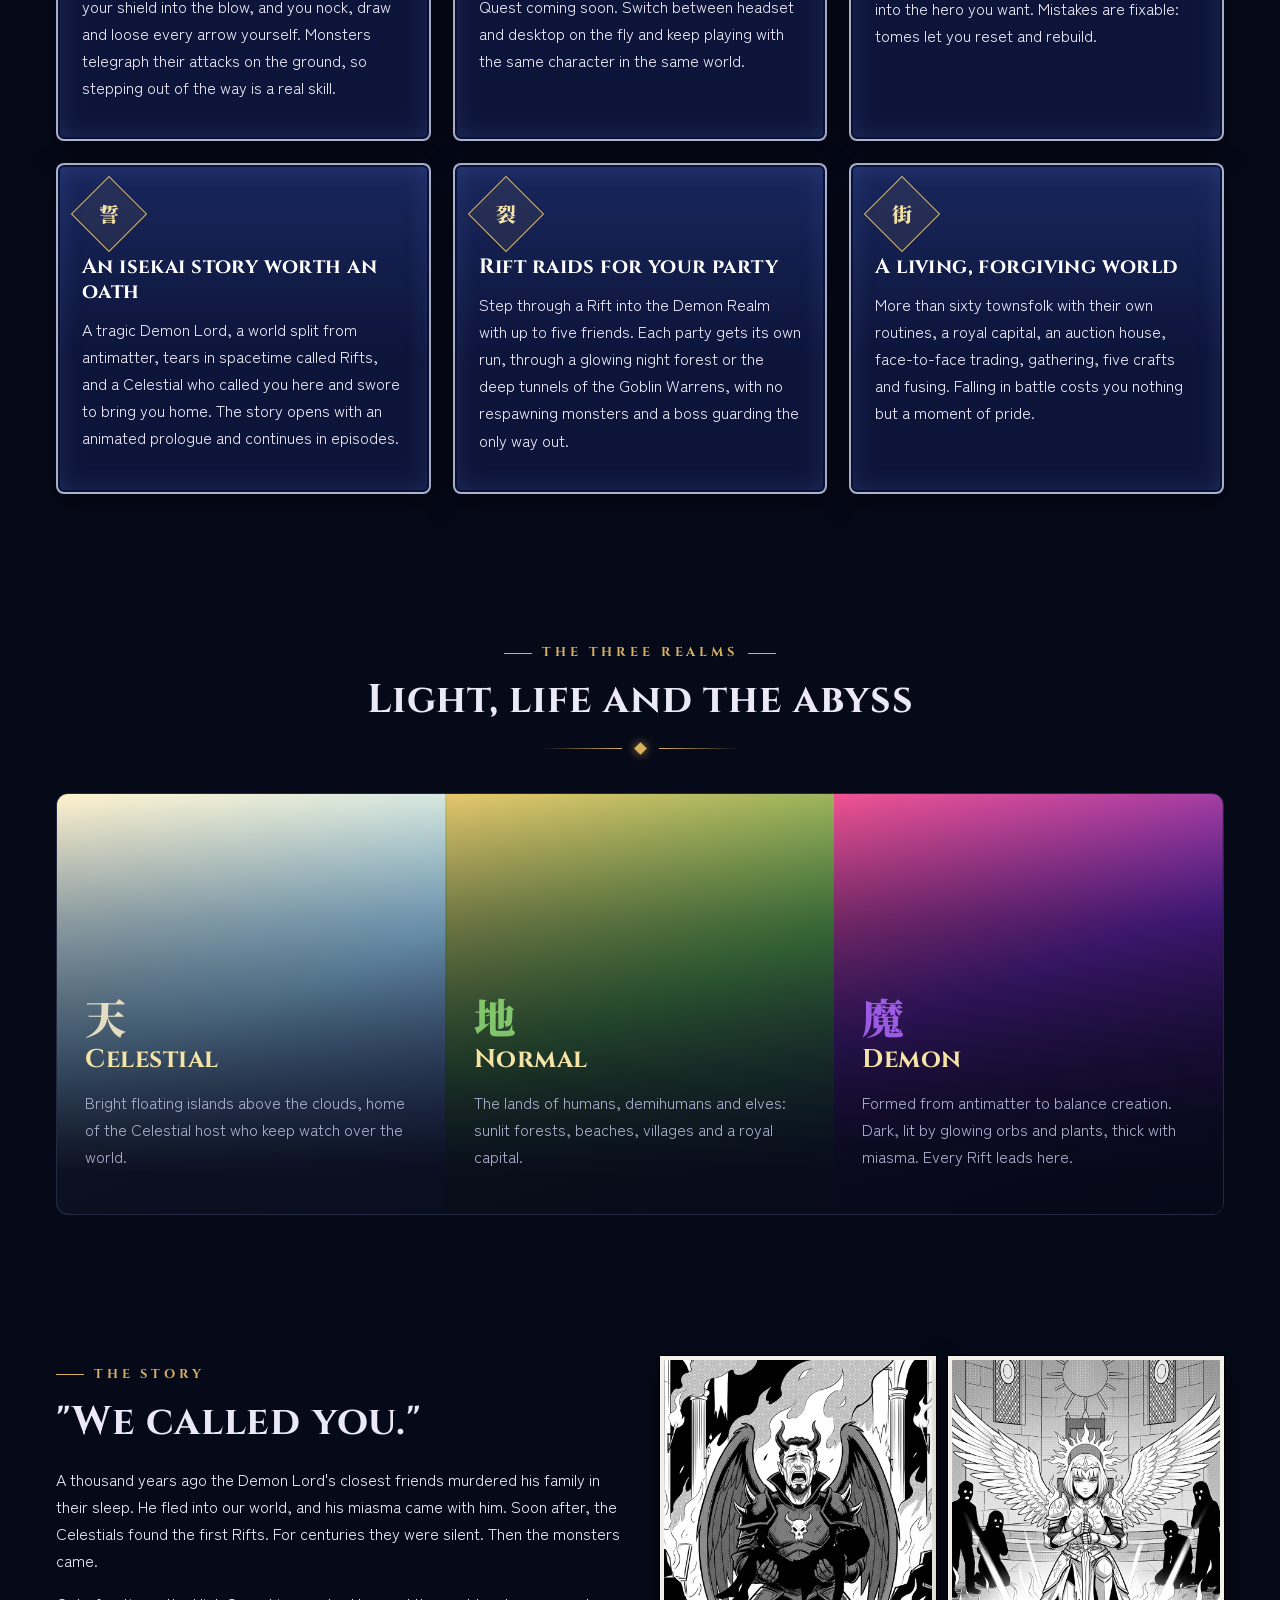
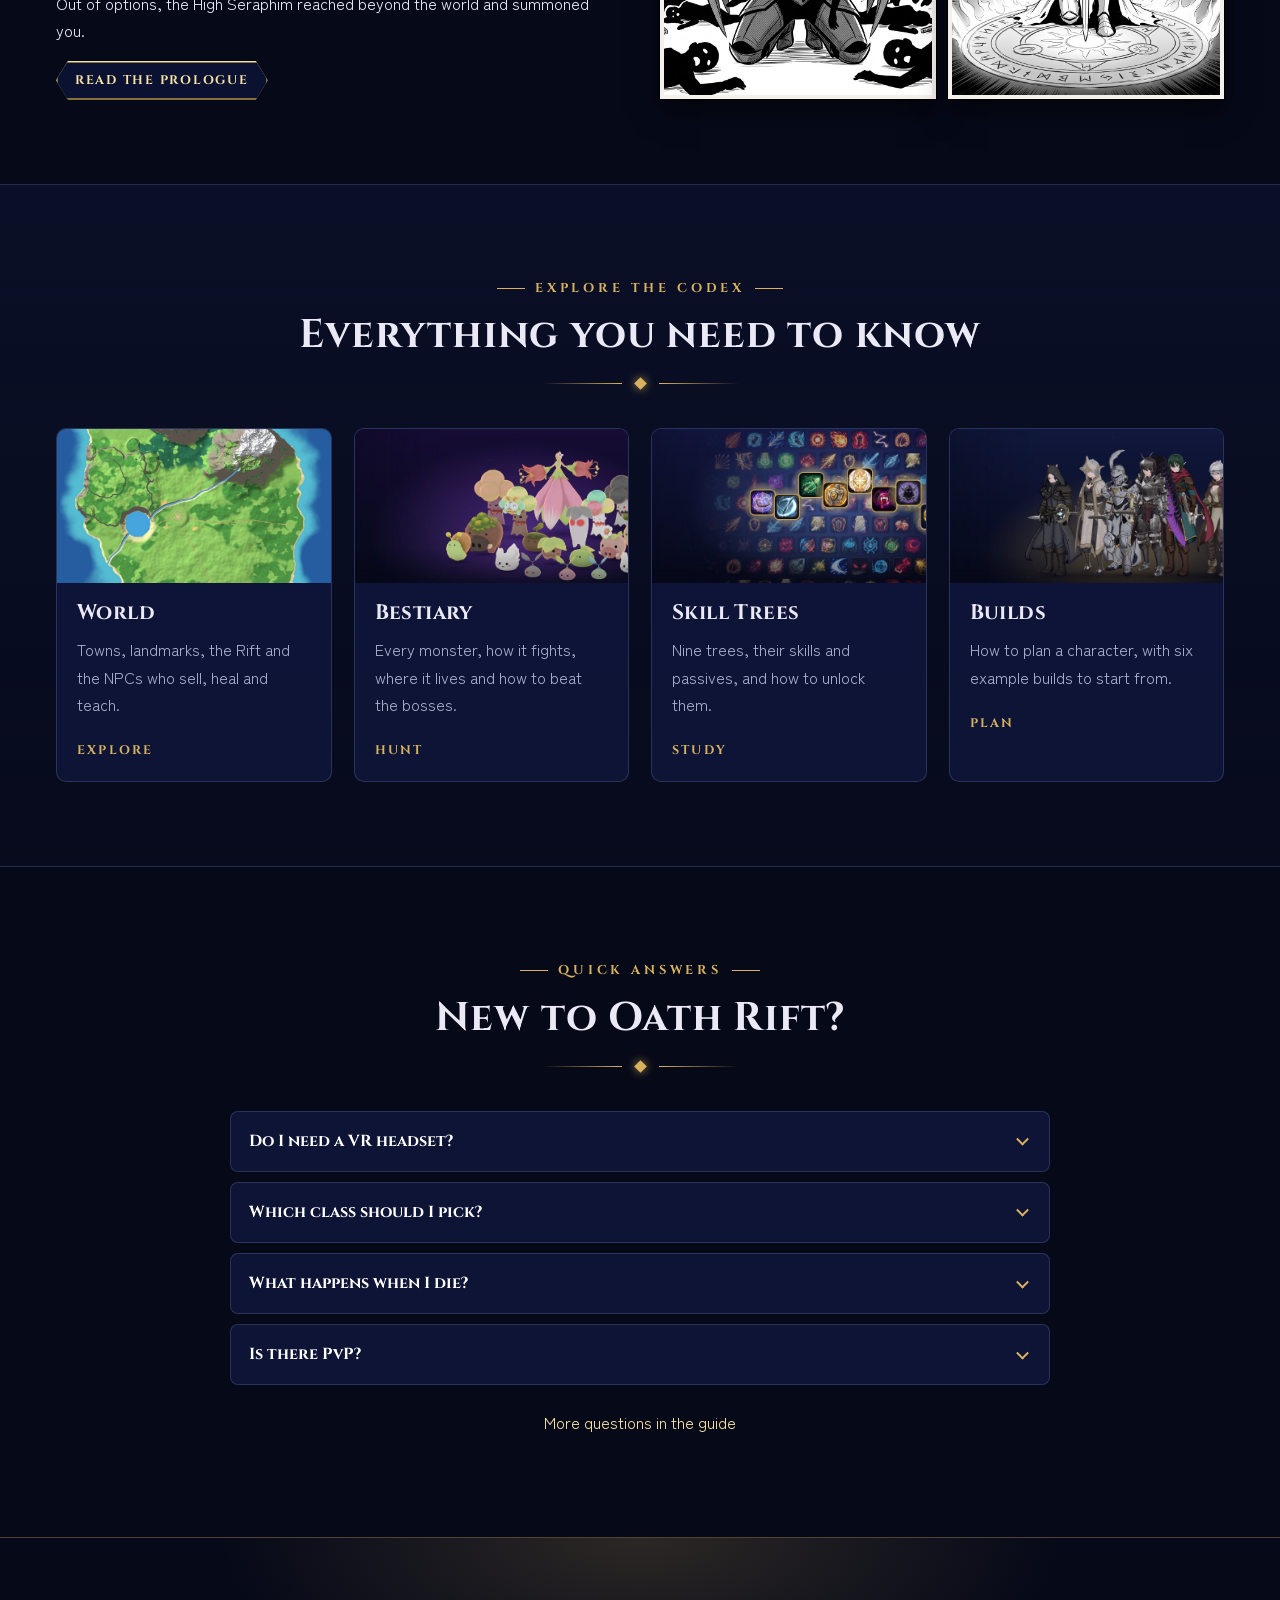
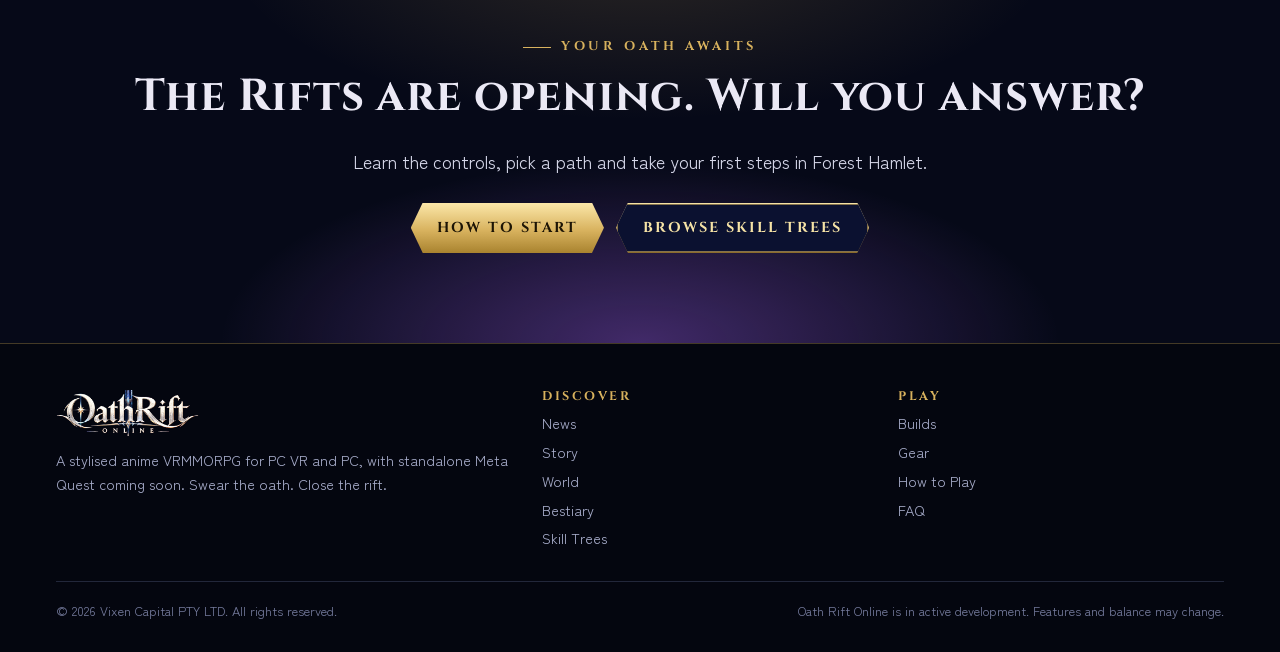
==== commit bef078c0: "Prepare website for v0.1.6 release tomorrow" ====
--- a/index.html
+++ b/index.html
@@ -3,10 +3,10 @@
 <head>
 <meta charset="utf-8">
 <meta name="viewport" content="width=device-width, initial-scale=1">
-<title>Oath Rift Online | Anime VRMMORPG for Quest, PC VR and PC</title>
-<meta name="description" content="Oath Rift Online is a stylised anime VRMMORPG. Summoned to a world torn by Rifts, you fight with your own hands, build your own path across eight skill trees, and play on Meta Quest, PC VR or PC.">
+<title>Oath Rift Online | Anime VRMMORPG for PC VR and PC, Meta Quest coming soon</title>
+<meta name="description" content="Oath Rift Online is a stylised anime VRMMORPG. Summoned to a world torn by Rifts, you fight with your own hands, build your own path across nine skill trees, and play on PC VR or PC, with standalone Meta Quest coming soon.">
 <meta property="og:title" content="Oath Rift Online">
-<meta property="og:description" content="Swear the oath. Close the rift. A stylised anime VRMMORPG for Quest, PC VR and PC.">
+<meta property="og:description" content="Swear the oath. Close the rift. A stylised anime VRMMORPG for PC VR and PC, with standalone Meta Quest coming soon.">
 <meta property="og:image" content="assets/img/brand/splash.jpg">
 <link rel="icon" href="assets/img/brand/favicon.png">
 <link rel="preconnect" href="https://fonts.googleapis.com">
@@ -22,6 +22,7 @@
   <button class="nav-toggle" aria-label="Menu" aria-expanded="false" aria-controls="nav"><span></span></button>
   <nav class="nav" id="nav" aria-label="Main">
     <a href="index.html">Home</a>
+    <a href="news.html">News</a>
     <a href="story.html">Story</a>
     <a href="world.html">World</a>
     <a href="bestiary.html">Bestiary</a>
@@ -41,13 +42,13 @@
       <div class="hero-content">
         <img class="hero-logo" src="assets/img/brand/logo.png" alt="Oath Rift Online" width="900" height="921">
         <p class="hero-tagline">Swear the oath. Close the rift.</p>
-        <p class="lead">You were summoned from your world into one that is breaking apart. In this stylised anime VRMMORPG you fight with your own hands: swing a real blade, raise a real shield, draw a real bow, and forge your own path across eight skill trees.</p>
+        <p class="lead">You were summoned from your world into one that is breaking apart. In this stylised anime VRMMORPG you fight with your own hands: swing a real blade, raise a real shield, draw a real bow, and forge your own path across nine skill trees.</p>
         <div class="hero-actions">
           <a class="btn btn-gold" href="guide.html#start">Begin your journey</a>
           <a class="btn btn-ghost" href="story.html">Read the story</a>
         </div>
         <div class="platforms" aria-label="Platforms">
-          <span class="platform">Meta Quest</span>
+          <span class="platform">Meta Quest (coming soon)</span>
           <span class="platform">PC VR</span>
           <span class="platform">PC, keyboard and mouse</span>
         </div>
@@ -72,27 +73,27 @@
         <article class="window pillar reveal">
           <div class="icon"><span>界</span></div>
           <h3>One world, three ways to play</h3>
-          <p>Play standalone on Meta Quest, over PC VR, or on a regular PC with keyboard and mouse. Switch between headset and desktop on the fly and keep playing with the same character in the same world.</p>
+          <p>Play over PC VR or on a regular PC with keyboard and mouse, with standalone Meta Quest coming soon. Switch between headset and desktop on the fly and keep playing with the same character in the same world.</p>
         </article>
         <article class="window pillar reveal">
           <div class="icon"><span>道</span></div>
           <h3>No classes, only paths</h3>
-          <p>There is no class to pick at the start. Eight skill trees, from Magic and Swordsmanship to Way of the Assassin and Lady Luck, can be mixed into the hero you want. Mistakes are fixable: tomes let you reset and rebuild.</p>
+          <p>There is no class to pick at the start. Nine skill trees, from Magic and Swordsmanship to Lady Luck and the new Axeman<span class="version-pill" data-version="0.1.6"></span>, can be mixed into the hero you want. Mistakes are fixable: tomes let you reset and rebuild.</p>
         </article>
         <article class="window pillar reveal">
           <div class="icon"><span>誓</span></div>
           <h3>An isekai story worth an oath</h3>
-          <p>A tragic Demon Lord, a world split from antimatter, tears in spacetime called Rifts, and a Celestial who called you here and swore to bring you home. The story opens in a hand-inked manga prologue.</p>
+          <p>A tragic Demon Lord, a world split from antimatter, tears in spacetime called Rifts, and a Celestial who called you here and swore to bring you home. The story opens with an animated prologue<span class="version-pill" data-version="0.1.6"></span> and continues in episodes.</p>
         </article>
         <article class="window pillar reveal">
           <div class="icon"><span>裂</span></div>
           <h3>Rift raids for your party</h3>
-          <p>Step through a Rift into the Demon Realm with up to five friends. Each party gets its own run through a glowing night forest, with no respawning monsters and a multi-phase boss guarding the only way out.</p>
+          <p>Step through a Rift into the Demon Realm with up to five friends. Each party gets its own run, through a glowing night forest or the deep tunnels of the Goblin Warrens<span class="version-pill" data-version="0.1.6"></span>, with no respawning monsters and a boss guarding the only way out.</p>
         </article>
         <article class="window pillar reveal">
           <div class="icon"><span>街</span></div>
           <h3>A living, forgiving world</h3>
-          <p>More than sixty townsfolk with their own routines, a royal capital, an auction house, face-to-face trading, herb gathering, alchemy and fusing. Falling in battle costs you nothing but a moment of pride.</p>
+          <p>More than sixty townsfolk with their own routines, a royal capital, an auction house, face-to-face trading, gathering, five crafts<span class="version-pill" data-version="0.1.6"></span> and fusing. Falling in battle costs you nothing but a moment of pride.</p>
         </article>
       </div>
     </div>
@@ -160,8 +161,8 @@
           <div class="card-body"><h3>Bestiary</h3><p class="muted">Every monster, how it fights, where it lives and how to beat the bosses.</p><span class="more">Hunt</span></div>
         </a>
         <a class="card reveal" href="skills.html">
-          <div class="card-media"><img src="assets/img/banners/skills.jpg" alt="The eight skill tree emblems" style="object-position: 80% center;" loading="lazy"></div>
-          <div class="card-body"><h3>Skill Trees</h3><p class="muted">Eight trees, their skills and passives, and how to unlock them.</p><span class="more">Study</span></div>
+          <div class="card-media"><img src="assets/img/banners/skills.jpg" alt="Skill tree emblems" style="object-position: 80% center;" loading="lazy"></div>
+          <div class="card-body"><h3>Skill Trees</h3><p class="muted">Nine trees, their skills and passives, and how to unlock them.</p><span class="more">Study</span></div>
         </a>
         <a class="card reveal" href="builds.html">
           <div class="card-media"><img src="assets/img/banners/builds.jpg" alt="Six example builds in their gear" style="object-position: 82% center;" loading="lazy"></div>
@@ -181,11 +182,11 @@
       <div class="faq reveal" style="max-width: 820px; margin: 0 auto;">
         <details>
           <summary>Do I need a VR headset?</summary>
-          <div>No. Oath Rift Online runs in VR on Meta Quest and PC VR, and in a third-person Computer mode on PC with keyboard and mouse. Without a headset the game simply starts in Computer mode.</div>
+          <div>No. Oath Rift Online runs in VR over PC VR, and in a third-person Computer mode on PC with keyboard and mouse, with standalone Meta Quest coming soon. Without a headset the game simply starts in Computer mode.</div>
         </details>
         <details>
           <summary>Which class should I pick?</summary>
-          <div>There are no classes. Every adventurer starts with Magic, Swordsmanship and Archery, and can unlock five more trees from tomes. See <a href="builds.html">Builds</a> for ideas.</div>
+          <div>There are no classes. Every adventurer starts with Magic, Swordsmanship and Archery, and can unlock six more trees from tomes. See <a href="builds.html">Builds</a> for ideas.</div>
         </details>
         <details>
           <summary>What happens when I die?</summary>
@@ -217,11 +218,11 @@
   <div class="footer-grid">
     <div>
       <img src="assets/img/brand/wordmark.png" alt="Oath Rift Online" width="520" height="167">
-      <p>A stylised anime VRMMORPG for Meta Quest, PC VR and PC. Swear the oath. Close the rift.</p>
+      <p>A stylised anime VRMMORPG for PC VR and PC, with standalone Meta Quest coming soon. Swear the oath. Close the rift.</p>
     </div>
     <div>
       <h4>Discover</h4>
-      <ul><li><a href="story.html">Story</a></li><li><a href="world.html">World</a></li><li><a href="bestiary.html">Bestiary</a></li><li><a href="skills.html">Skill Trees</a></li></ul>
+      <ul><li><a href="news.html">News</a></li><li><a href="story.html">Story</a></li><li><a href="world.html">World</a></li><li><a href="bestiary.html">Bestiary</a></li><li><a href="skills.html">Skill Trees</a></li></ul>
     </div>
     <div>
       <h4>Play</h4>
--- a/css/site.css
+++ b/css/site.css
@@ -102,7 +102,7 @@
   position: relative;
   font-family: var(--font-display); font-size: 0.82rem; font-weight: 600;
   letter-spacing: 0.12em; text-transform: uppercase;
-  color: #cfd3ea; padding: 8px 10px;
+  color: #cfd3ea; padding: 8px 10px; white-space: nowrap;
 }
 .nav a::after {
   content: ""; position: absolute; left: 50%; bottom: 0; width: 7px; height: 7px;
@@ -128,7 +128,7 @@
 .nav-open .nav-toggle span::before { transform: translateY(6px) rotate(45deg); }
 .nav-open .nav-toggle span::after { transform: translateY(-6px) rotate(-45deg); }
 
-@media (max-width: 1080px) {
+@media (max-width: 1180px) {
   .nav-toggle { display: block; }
   .nav {
     position: fixed; top: var(--header-h); left: 0; right: 0;
@@ -407,11 +407,60 @@
 }
 .hotspot.rift { --dot: var(--demon); }
 .hotspot.peak { --dot: var(--celestial); }
+.hotspot.pin-start { transform: translate(-7px, -50%); }
 @keyframes pulse { 50% { box-shadow: 0 0 0 6px rgba(0, 0, 0, 0), 0 0 22px var(--dot, var(--gold)); } }
 @media (max-width: 560px) { .hotspot .label { display: none; } }
 .legend { display: flex; flex-wrap: wrap; gap: 14px; margin-top: 12px; font-size: 0.85rem; color: var(--muted); }
 .legend span::before { content: ""; display: inline-block; width: 9px; height: 9px; margin-right: 6px; transform: rotate(45deg); background: var(--dot, var(--gold)); }
 .place-card .level { font-family: var(--font-display); color: var(--gold-hi); font-weight: 700; }
+
+/* World map: continent outlines over the painted map, each opening a profile below. */
+.atlas-map img { display: block; }
+.atlas-map svg { position: absolute; inset: 0; width: 100%; height: 100%; }
+.atlas-map .region polygon {
+  fill: transparent; stroke: transparent; stroke-width: 2px; vector-effect: non-scaling-stroke; stroke-linejoin: round;
+  cursor: pointer; transition: fill 0.25s, stroke 0.25s;
+}
+.atlas-map .region:hover polygon, .atlas-map .region:focus-visible polygon {
+  fill: rgba(246, 227, 166, 0.1); stroke: rgba(246, 227, 166, 0.75);
+}
+.atlas-map .region.active polygon {
+  fill: rgba(246, 227, 166, 0.06); stroke: var(--gold-hi); stroke-width: 3px;
+  filter: drop-shadow(0 0 10px rgba(246, 227, 166, 0.75));
+}
+.atlas-map .region:focus { outline: none; }
+.atlas-map .hotspot.active { --dot: var(--gold-hi); }
+.atlas-foot { display: flex; flex-wrap: wrap; align-items: center; justify-content: space-between; gap: 12px; margin-top: 14px; }
+.atlas-picker a.active { border-color: var(--gold); color: var(--gold-hi); background: rgba(216, 178, 94, 0.14); }
+.atlas-note { margin: 12px 0 0; font-size: 0.9rem; }
+.continent {
+  display: grid; grid-template-columns: minmax(0, 0.95fr) minmax(0, 1.05fr); margin-top: 28px;
+  background: var(--panel); border: 1px solid var(--accent, var(--line)); border-radius: 14px; overflow: hidden;
+  box-shadow: 0 16px 40px rgba(0, 0, 0, 0.4), 0 0 24px var(--accent-soft, transparent);
+}
+.continent[hidden] { display: none; }
+/* The whole continent stays in frame; its sea fades into a matching ocean when the text runs taller. */
+.continent-media { display: flex; align-items: center; background: radial-gradient(closest-side, #3a73b4, #2a5c9e); }
+.continent-media img {
+  width: 100%; aspect-ratio: 4 / 3; object-fit: cover; display: block;
+  -webkit-mask-image: linear-gradient(180deg, transparent, #000 14%, #000 86%, transparent);
+  mask-image: linear-gradient(180deg, transparent, #000 14%, #000 86%, transparent);
+}
+.continent-body { padding: 24px 28px 26px; }
+.continent-body h3 { font-size: 1.7rem; margin-bottom: 10px; }
+.facts { margin: 16px 0 22px; }
+.facts div { display: grid; grid-template-columns: 6.5em 1fr; gap: 12px; padding: 7px 0; border-bottom: 1px dashed var(--line); }
+.facts div:last-child { border-bottom: 0; }
+.facts dt { font-family: var(--font-display); font-weight: 700; font-size: 0.8rem; letter-spacing: 0.1em; text-transform: uppercase; color: var(--gold); padding-top: 2px; }
+.facts dd { margin: 0; }
+@media (max-width: 860px) {
+  .continent { grid-template-columns: 1fr; }
+  .continent-media img { -webkit-mask-image: none; mask-image: none; }
+}
+@media (max-width: 560px) {
+  .continent-body { padding: 18px 18px 20px; }
+  .facts div { grid-template-columns: 1fr; gap: 0; }
+}
 .services { list-style: none; padding: 0; margin: 0; }
 .services li { display: flex; gap: 10px; align-items: baseline; padding: 6px 0; border-bottom: 1px dashed var(--line); }
 .services li:last-child { border-bottom: 0; }
@@ -647,6 +696,30 @@
 .item-row { display: flex; flex-wrap: wrap; gap: 8px; margin: 8px 0 14px; }
 .item-row img { width: 54px; height: 54px; border-radius: 9px; border: 1px solid var(--line-strong); background: var(--ink-2); }
 
+/* ---------- Download ---------- */
+.download {
+  display: grid; grid-template-columns: auto 1fr auto; gap: 26px; align-items: center;
+  max-width: 860px; margin: 0 auto 30px; padding: 30px 34px;
+  background:
+    radial-gradient(500px 200px at 100% 50%, rgba(216, 178, 94, 0.18), transparent 70%),
+    linear-gradient(180deg, rgba(30, 40, 96, 0.9), rgba(10, 14, 38, 0.95));
+}
+.download h3 { font-size: 1.6rem; margin-bottom: 6px; }
+.download .eyebrow { margin-bottom: 6px; }
+.download p.muted { margin: 0; }
+.download-mark {
+  width: 72px; height: 72px; display: grid; place-items: center; transform: rotate(45deg);
+  border: 2px solid var(--gold); background: rgba(216, 178, 94, 0.12); box-shadow: 0 0 22px rgba(216, 178, 94, 0.35);
+  font-family: var(--font-kanji); font-weight: 900; font-size: 1.7rem; color: var(--gold-hi);
+}
+.download-mark span { transform: rotate(-45deg); line-height: 1; }
+.download-btn { font-size: 1rem; padding: 16px 34px; white-space: nowrap; box-shadow: 0 0 30px rgba(216, 178, 94, 0.35); }
+@media (max-width: 760px) {
+  .download { grid-template-columns: minmax(0, 1fr); text-align: center; justify-items: center; gap: 18px; padding: 30px 22px; }
+  .download .eyebrow { justify-content: center; }
+  .download-btn { max-width: 100%; padding: 14px 24px; white-space: normal; }
+}
+
 /* ---------- FAQ ---------- */
 .faq { display: grid; gap: 10px; }
 .faq details { background: var(--panel); border: 1px solid var(--line); border-radius: 8px; padding: 0 18px; }
@@ -690,6 +763,73 @@
 .footer-bottom { margin-top: 30px; padding-top: 18px; border-top: 1px solid var(--line); display: flex; flex-wrap: wrap; justify-content: space-between; gap: 10px; font-size: 0.8rem; color: var(--dim); }
 @media (max-width: 760px) { .footer-grid { grid-template-columns: 1fr 1fr; } .footer-grid > :first-child { grid-column: 1 / -1; } }
 
+/* ---------- Release banner and version pills ---------- */
+.release-banner {
+  position: relative;
+  background: linear-gradient(90deg, rgba(138, 106, 42, 0.32), var(--ink-2) 28%, var(--ink-2) 72%, rgba(138, 106, 42, 0.32));
+  border-bottom: 1px solid rgba(216, 178, 94, 0.55);
+  font-family: var(--font-display);
+}
+.release-banner a {
+  display: flex; flex-wrap: wrap; align-items: center; justify-content: center; gap: 4px 18px;
+  padding-top: 8px; padding-bottom: 8px; color: var(--gold-hi);
+}
+.release-banner a:hover { color: #fff; }
+.release-title, .release-when { font-size: 0.8rem; font-weight: 600; letter-spacing: 0.12em; text-transform: uppercase; }
+.release-when { color: var(--muted); }
+.release-when::before {
+  content: ""; display: inline-block; width: 7px; height: 7px; margin-right: 18px; vertical-align: 0.1em;
+  background: var(--gold); transform: rotate(45deg); box-shadow: 0 0 8px rgba(216, 178, 94, 0.8);
+}
+.release-count { display: inline-flex; gap: 10px; font-size: 0.78rem; font-weight: 600; color: var(--muted); }
+.release-count b { font-size: 1.1rem; font-weight: 800; color: #fff; font-variant-numeric: tabular-nums; margin-right: 2px; }
+.release-banner.released .release-count { display: none; }
+.release-banner.released .release-when { color: var(--gold); }
+@media (max-width: 600px) {
+  .release-when::before { display: none; }
+  .release-banner a { text-align: center; }
+  .release-title, .release-when { font-size: 0.72rem; }
+  .release-when { flex-basis: 100%; }
+}
+
+/* Marks content new in a coming release. Hidden unless site.js says that version
+   is still upcoming, so pills vanish at release. Add a line here for each release. */
+.version-pill {
+  display: none; align-items: center; vertical-align: 0.18em; margin-left: 8px;
+  padding: 1px 10px; border-radius: 999px;
+  font-family: var(--font-body); font-size: 0.72rem; font-weight: 700; letter-spacing: 0.06em; line-height: 1.6; white-space: nowrap; text-transform: none;
+  color: #1c1405; background: linear-gradient(180deg, var(--gold-hi), var(--gold));
+  box-shadow: 0 0 10px rgba(216, 178, 94, 0.45);
+}
+.version-pill::before { content: attr(data-version); }
+html[data-upcoming="0.1.6"] .version-pill[data-version="0.1.6"] { display: inline-flex; }
+.node .version-pill { position: absolute; top: -8px; left: calc(50% + 12px); margin: 0; padding: 0 6px; font-size: 0.62rem; }
+
+/* ---------- News ---------- */
+.news-category + .news-category { margin-top: 56px; }
+.news-category-head { display: flex; flex-wrap: wrap; align-items: flex-end; justify-content: space-between; gap: 10px 24px; margin-bottom: 20px; }
+.news-category-head h2 { margin-bottom: 4px; }
+.news-category-head p { margin: 0; }
+.news-list { display: grid; gap: 18px; grid-template-columns: repeat(auto-fit, minmax(min(420px, 100%), 1fr)); }
+.news-card { color: inherit; }
+.news-card .card-body { display: flex; flex-direction: column; }
+.news-card h3 { color: #fff; margin-bottom: 8px; }
+.news-card:hover { color: inherit; }
+.news-card .more { margin-top: auto; align-self: flex-start; }
+.news-meta { display: flex; flex-wrap: wrap; align-items: center; gap: 4px 12px; margin: 0 0 10px; font-size: 0.82rem; color: var(--muted); }
+.news-meta .tag { font-weight: 700; letter-spacing: 0.08em; text-transform: uppercase; color: var(--gold-hi); }
+.news-empty { text-align: center; color: var(--muted); }
+.news-empty h3 { color: #fff; }
+.crumbs { display: flex; flex-wrap: wrap; gap: 4px 10px; margin: 0 0 12px; padding: 0; list-style: none; font-size: 0.85rem; color: var(--muted); }
+.crumbs li + li { margin-top: 0; }
+.crumbs li + li::before { content: "/"; margin-right: 10px; color: var(--dim); }
+.crumbs a { color: var(--muted); }
+.crumbs a:hover { color: var(--gold-hi); }
+.article { max-width: 820px; margin: 0 auto; }
+.article h2 { font-size: clamp(1.3rem, 2.4vw, 1.7rem); margin: 34px 0 12px; }
+.article h2:first-child { margin-top: 0; }
+.article-end { margin-top: 34px; padding-top: 20px; border-top: 1px solid var(--line); }
+
 /* ---------- Lightbox ---------- */
 .lightbox {
   position: fixed; inset: 0; z-index: 200; display: grid; place-items: center; padding: 24px;
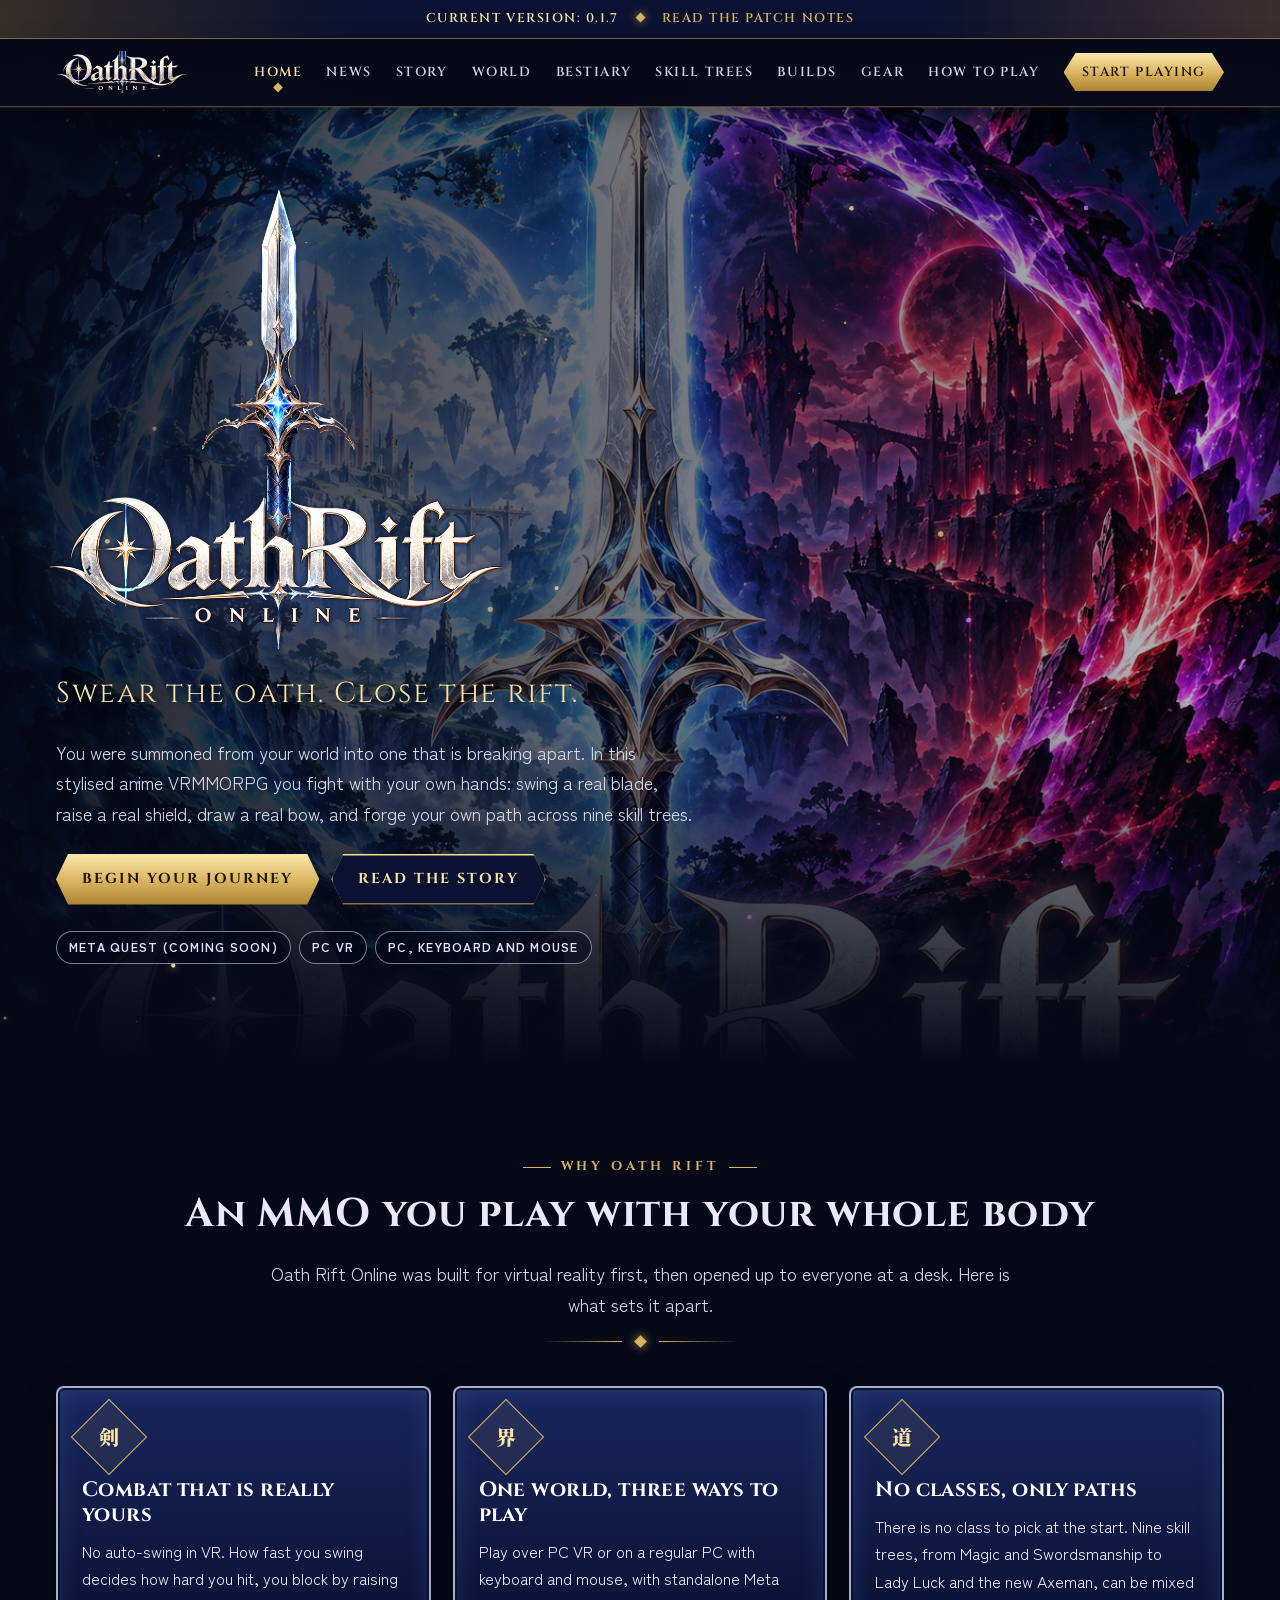
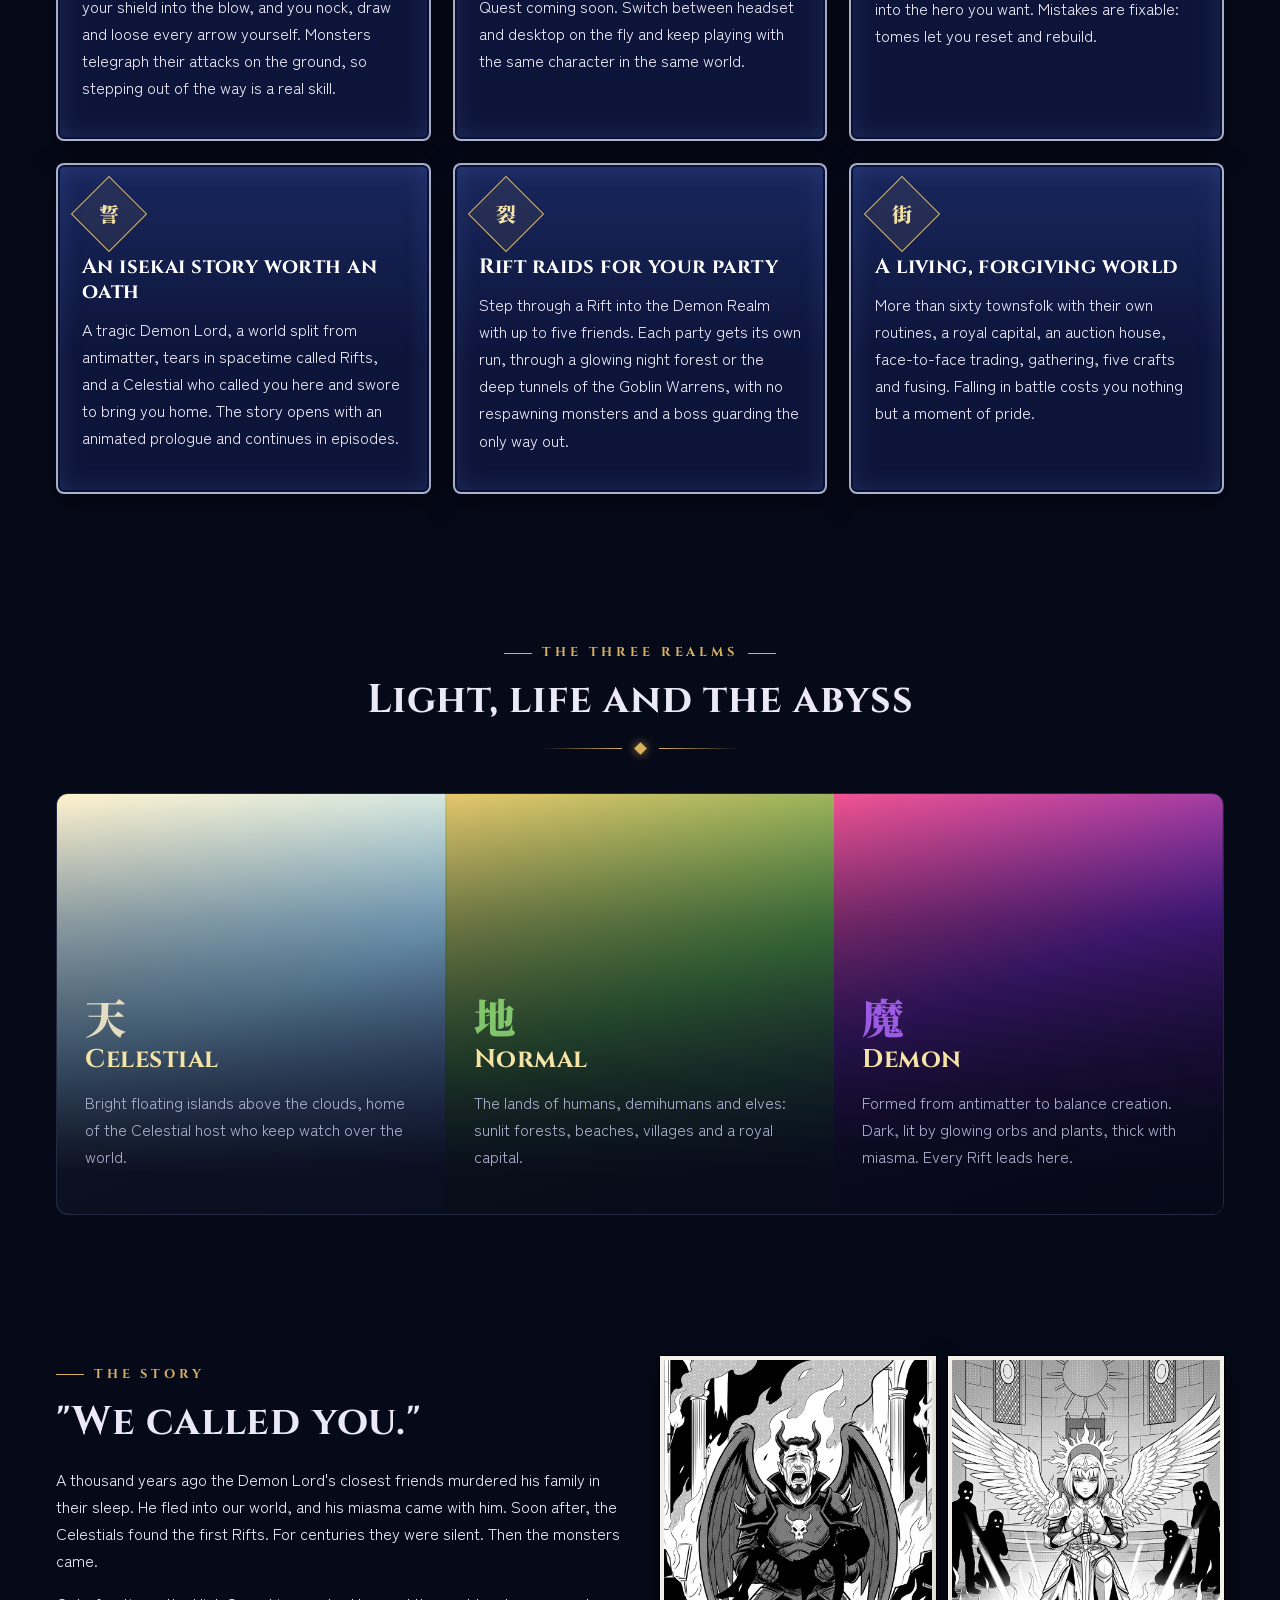
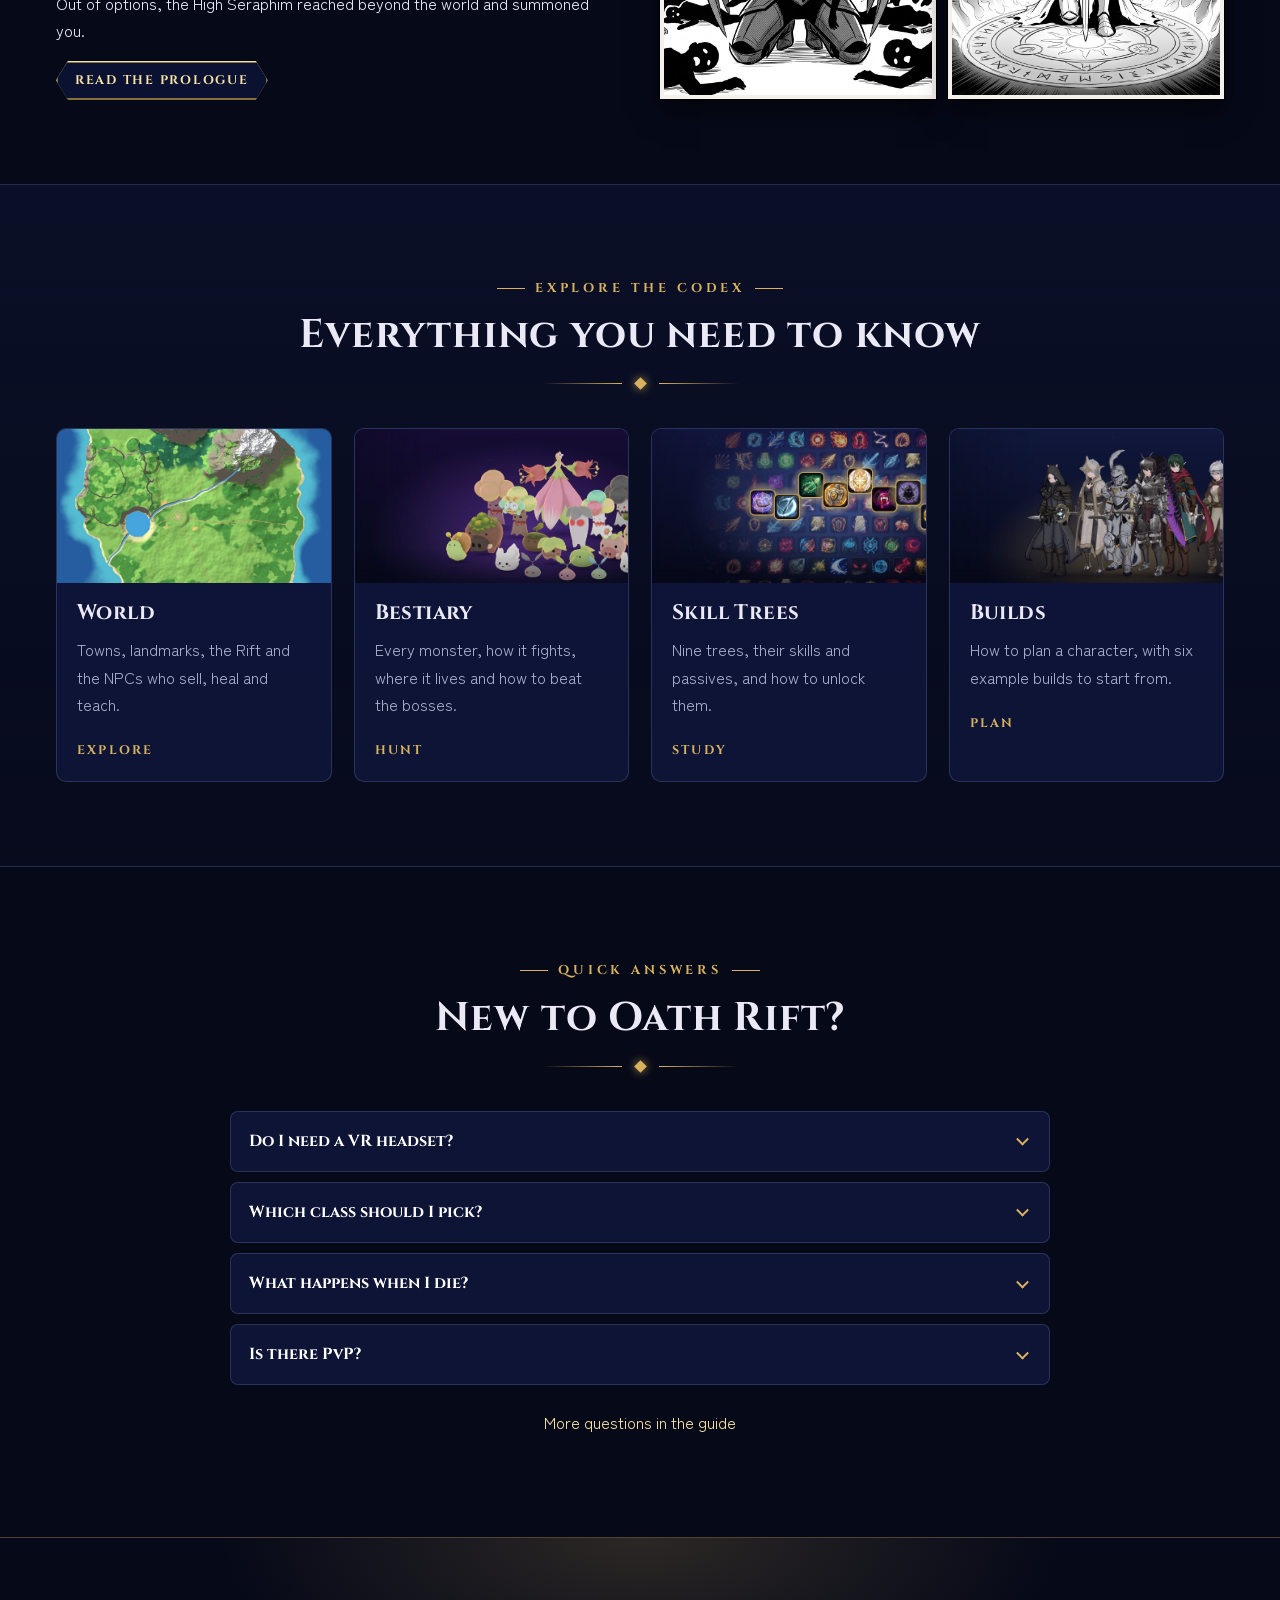
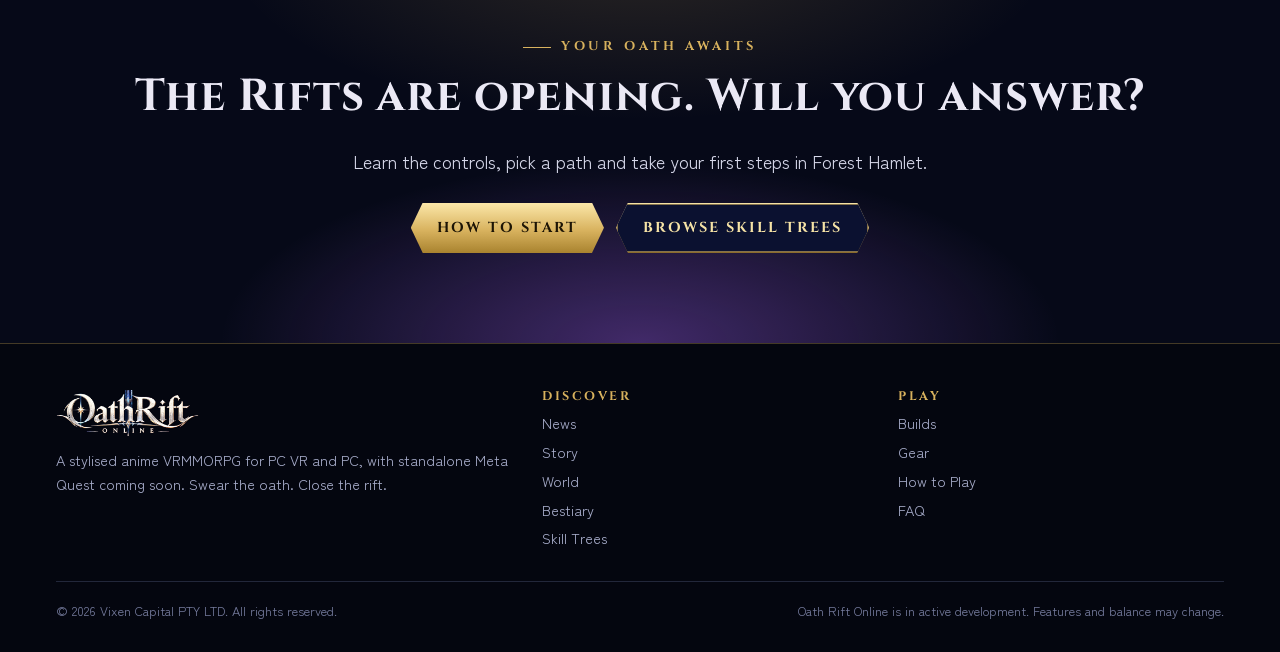
==== commit de33847b: "Update website for v0.1.7 content" ====
--- a/index.html
+++ b/index.html
@@ -153,7 +153,7 @@
       </div>
       <div class="grid grid-4">
         <a class="card reveal" href="world.html">
-          <div class="card-media"><img src="assets/img/world/island-map.jpg" alt="Map of the Island" loading="lazy"></div>
+          <div class="card-media"><img src="assets/img/world/island-map.jpg" alt="Map of Vraethon" loading="lazy"></div>
           <div class="card-body"><h3>World</h3><p class="muted">Towns, landmarks, the Rift and the NPCs who sell, heal and teach.</p><span class="more">Explore</span></div>
         </a>
         <a class="card reveal" href="bestiary.html" data-realm="demon">
--- a/css/site.css
+++ b/css/site.css
@@ -803,6 +803,7 @@
 }
 .version-pill::before { content: attr(data-version); }
 html[data-upcoming="0.1.6"] .version-pill[data-version="0.1.6"] { display: inline-flex; }
+html[data-upcoming="0.1.7"] .version-pill[data-version="0.1.7"] { display: inline-flex; }
 .node .version-pill { position: absolute; top: -8px; left: calc(50% + 12px); margin: 0; padding: 0 6px; font-size: 0.62rem; }
 
 /* ---------- News ---------- */
